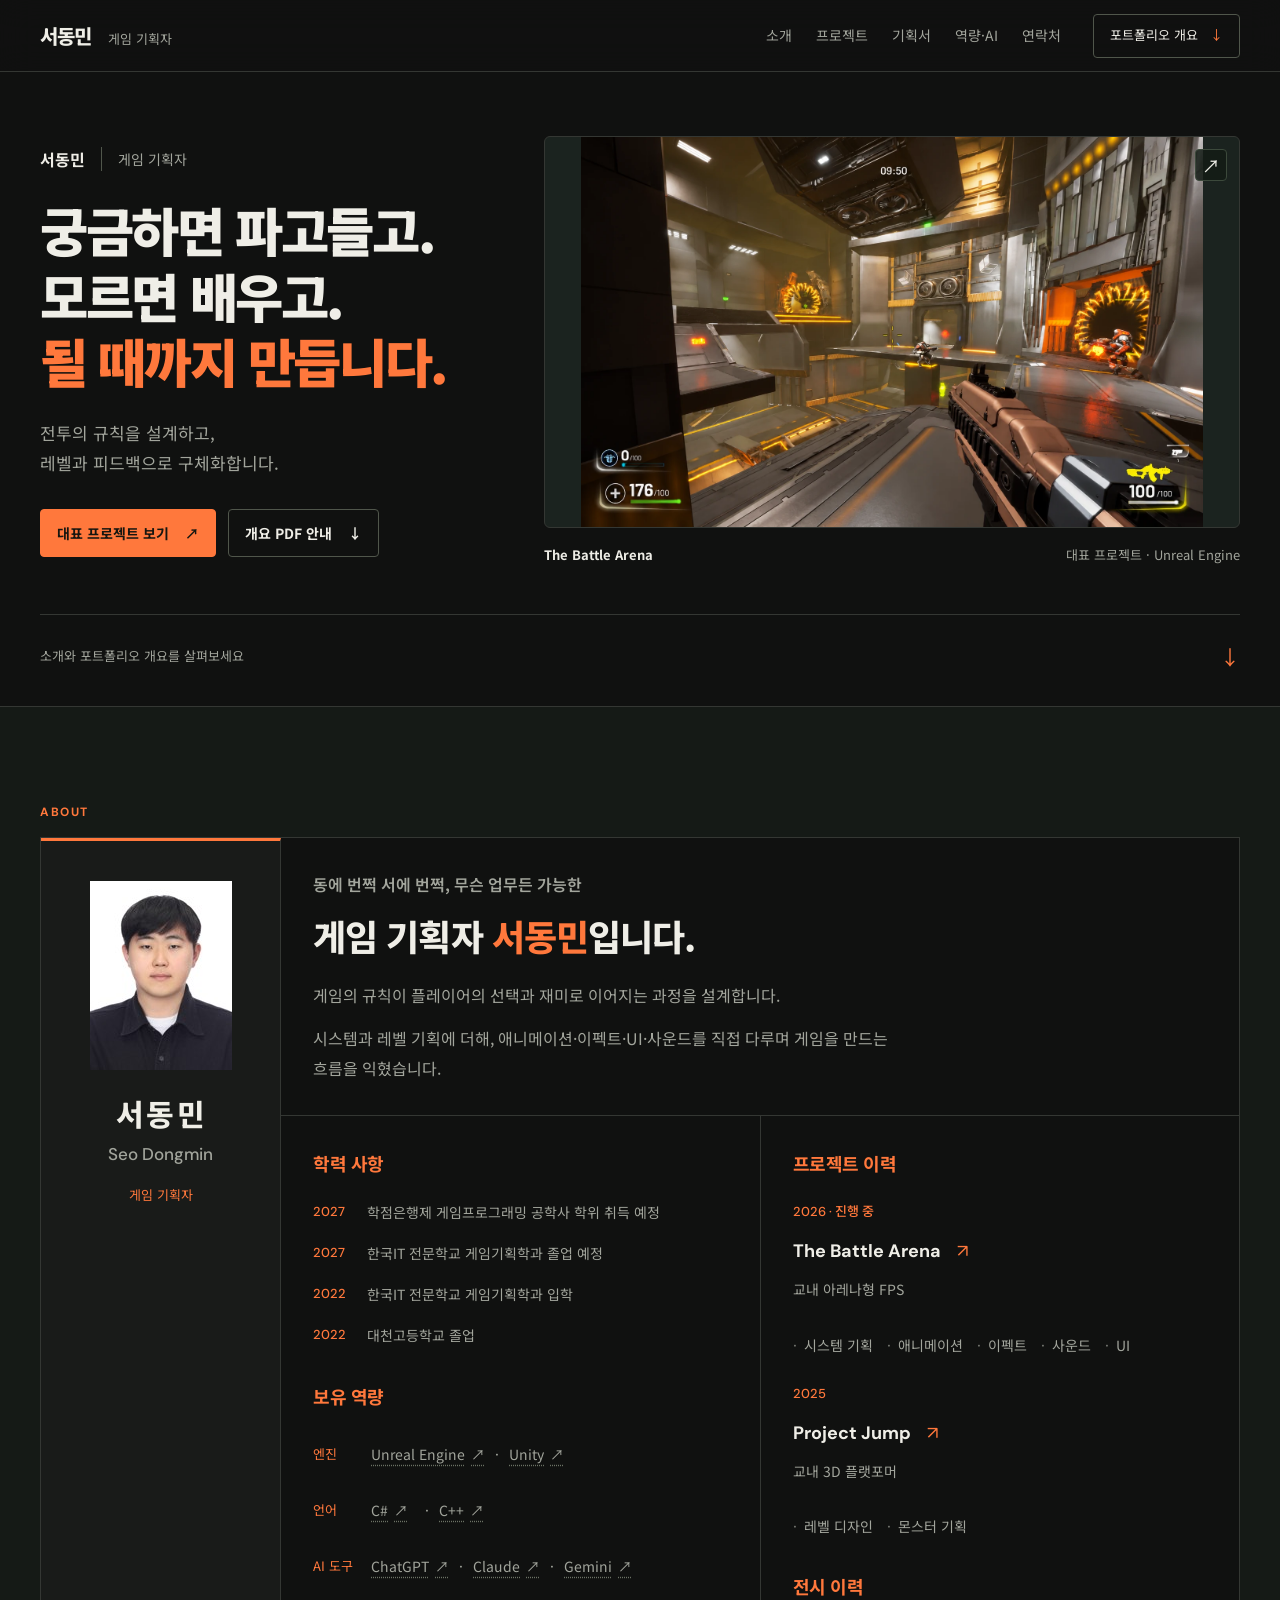
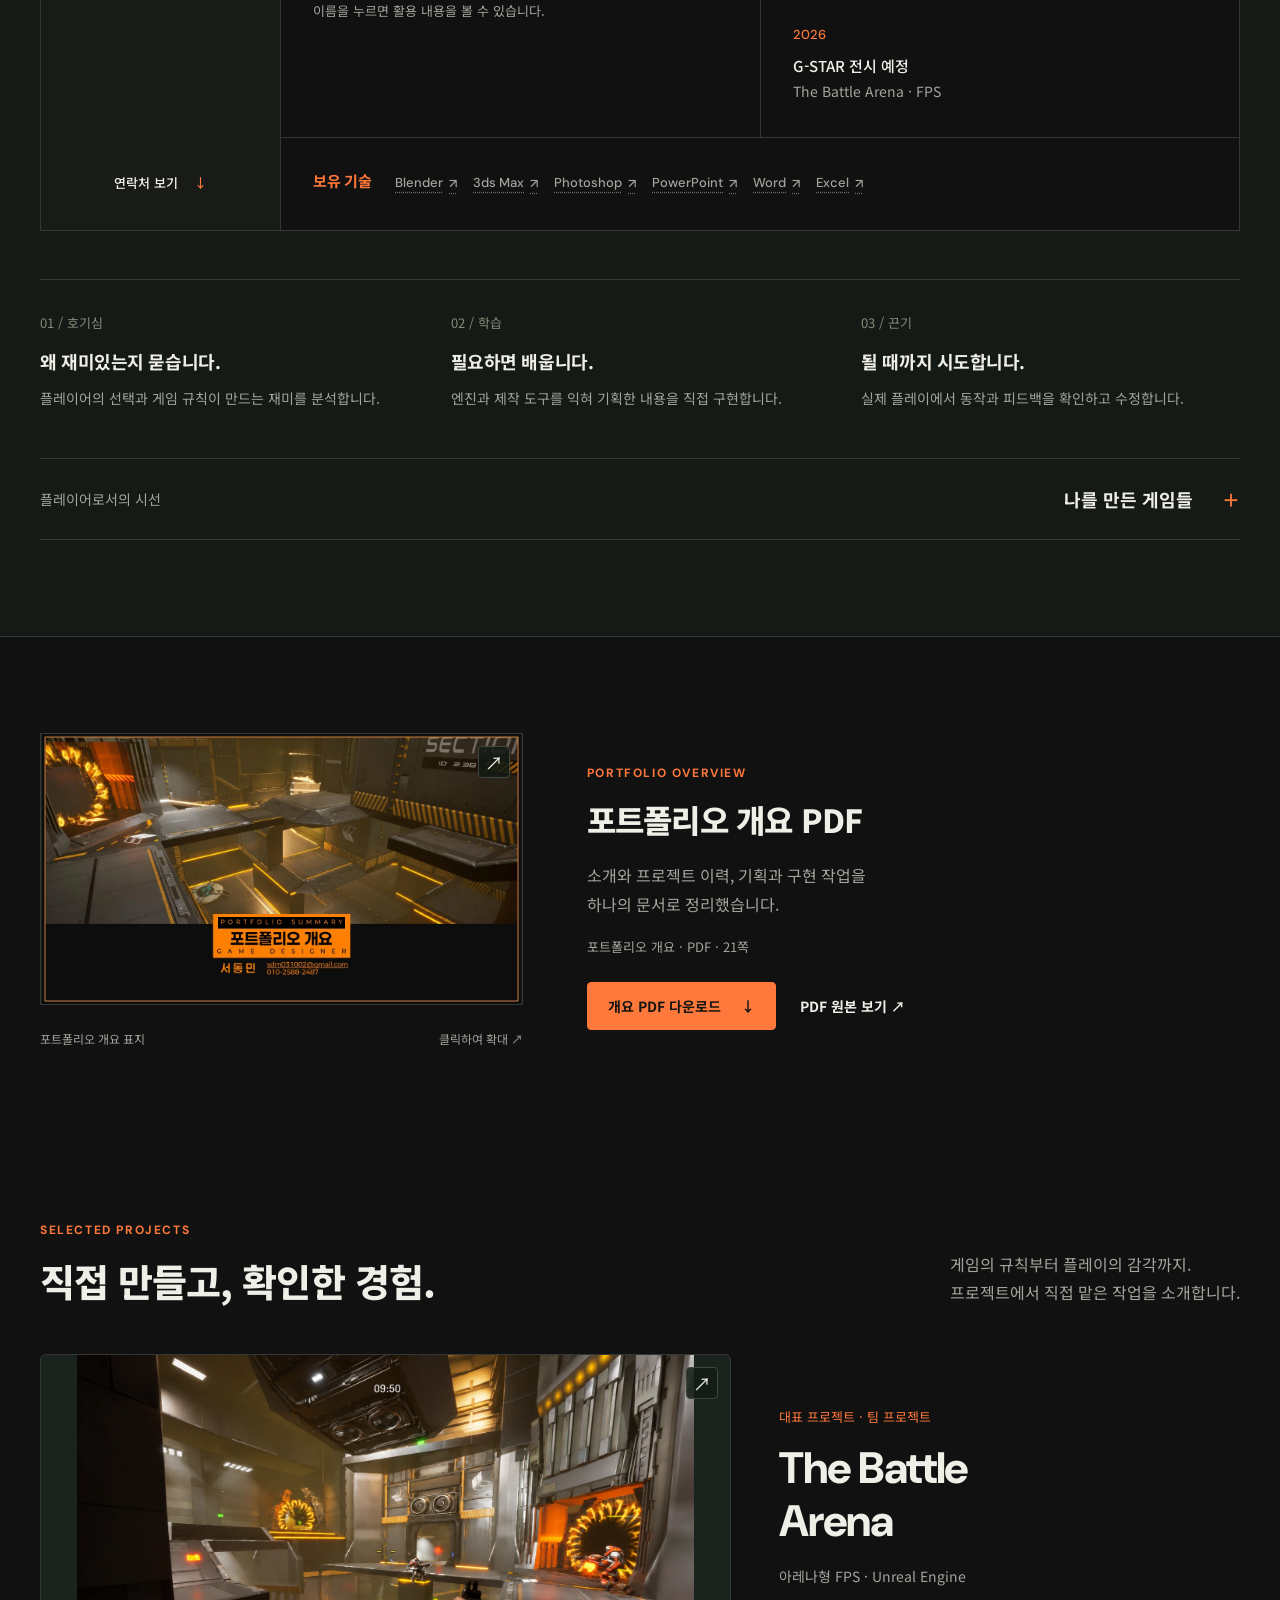
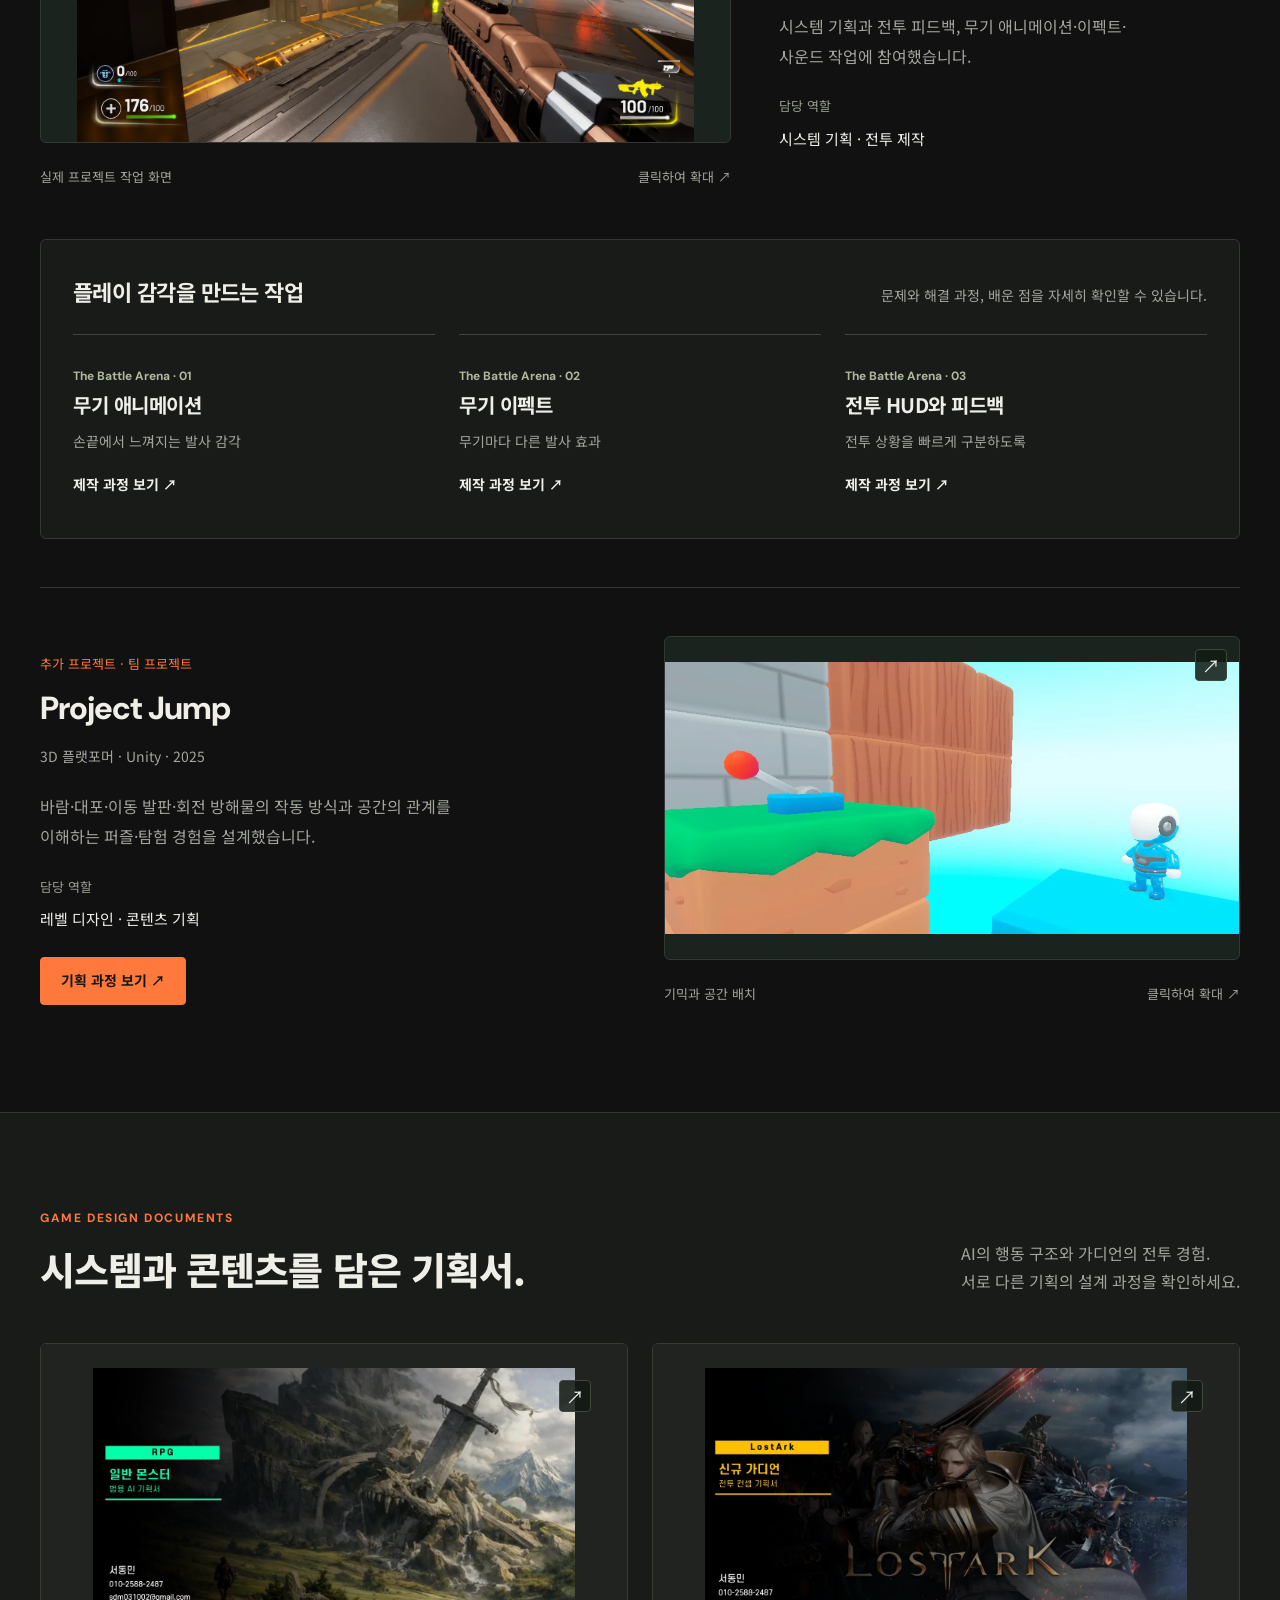
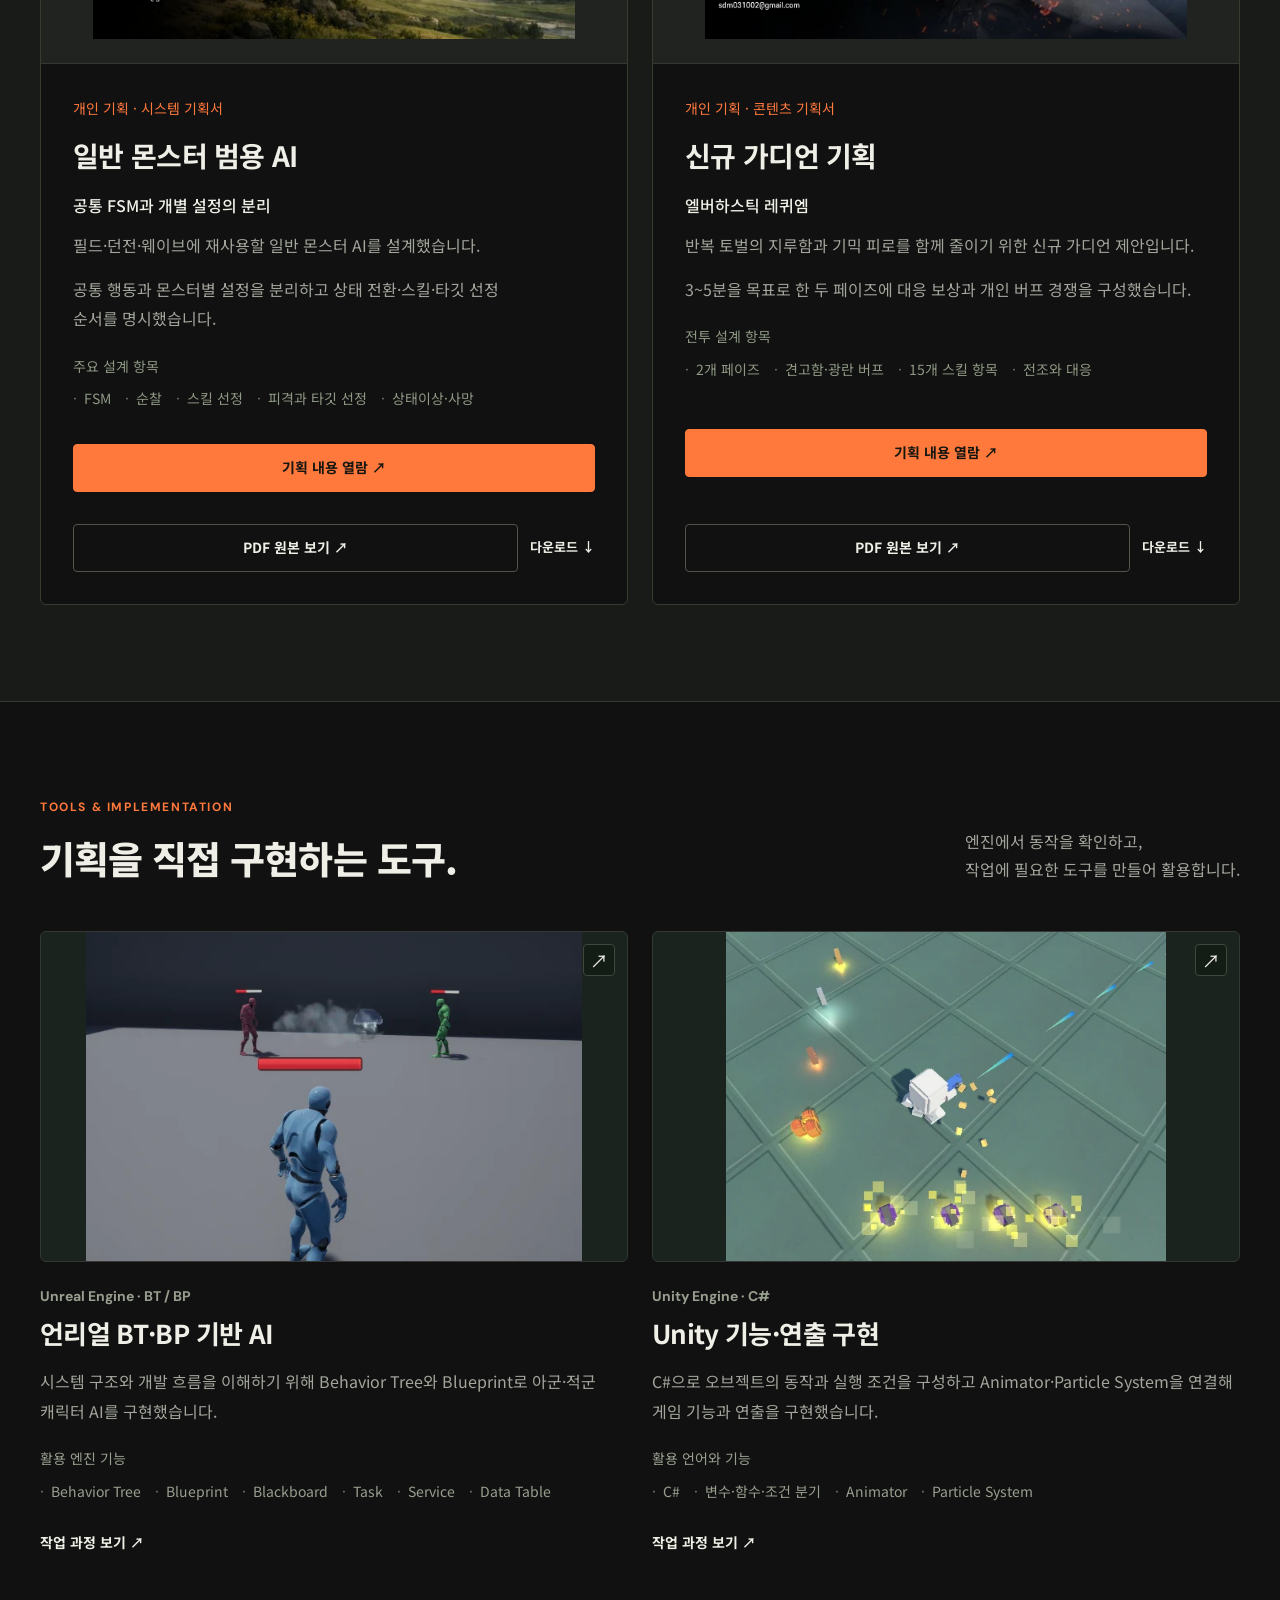
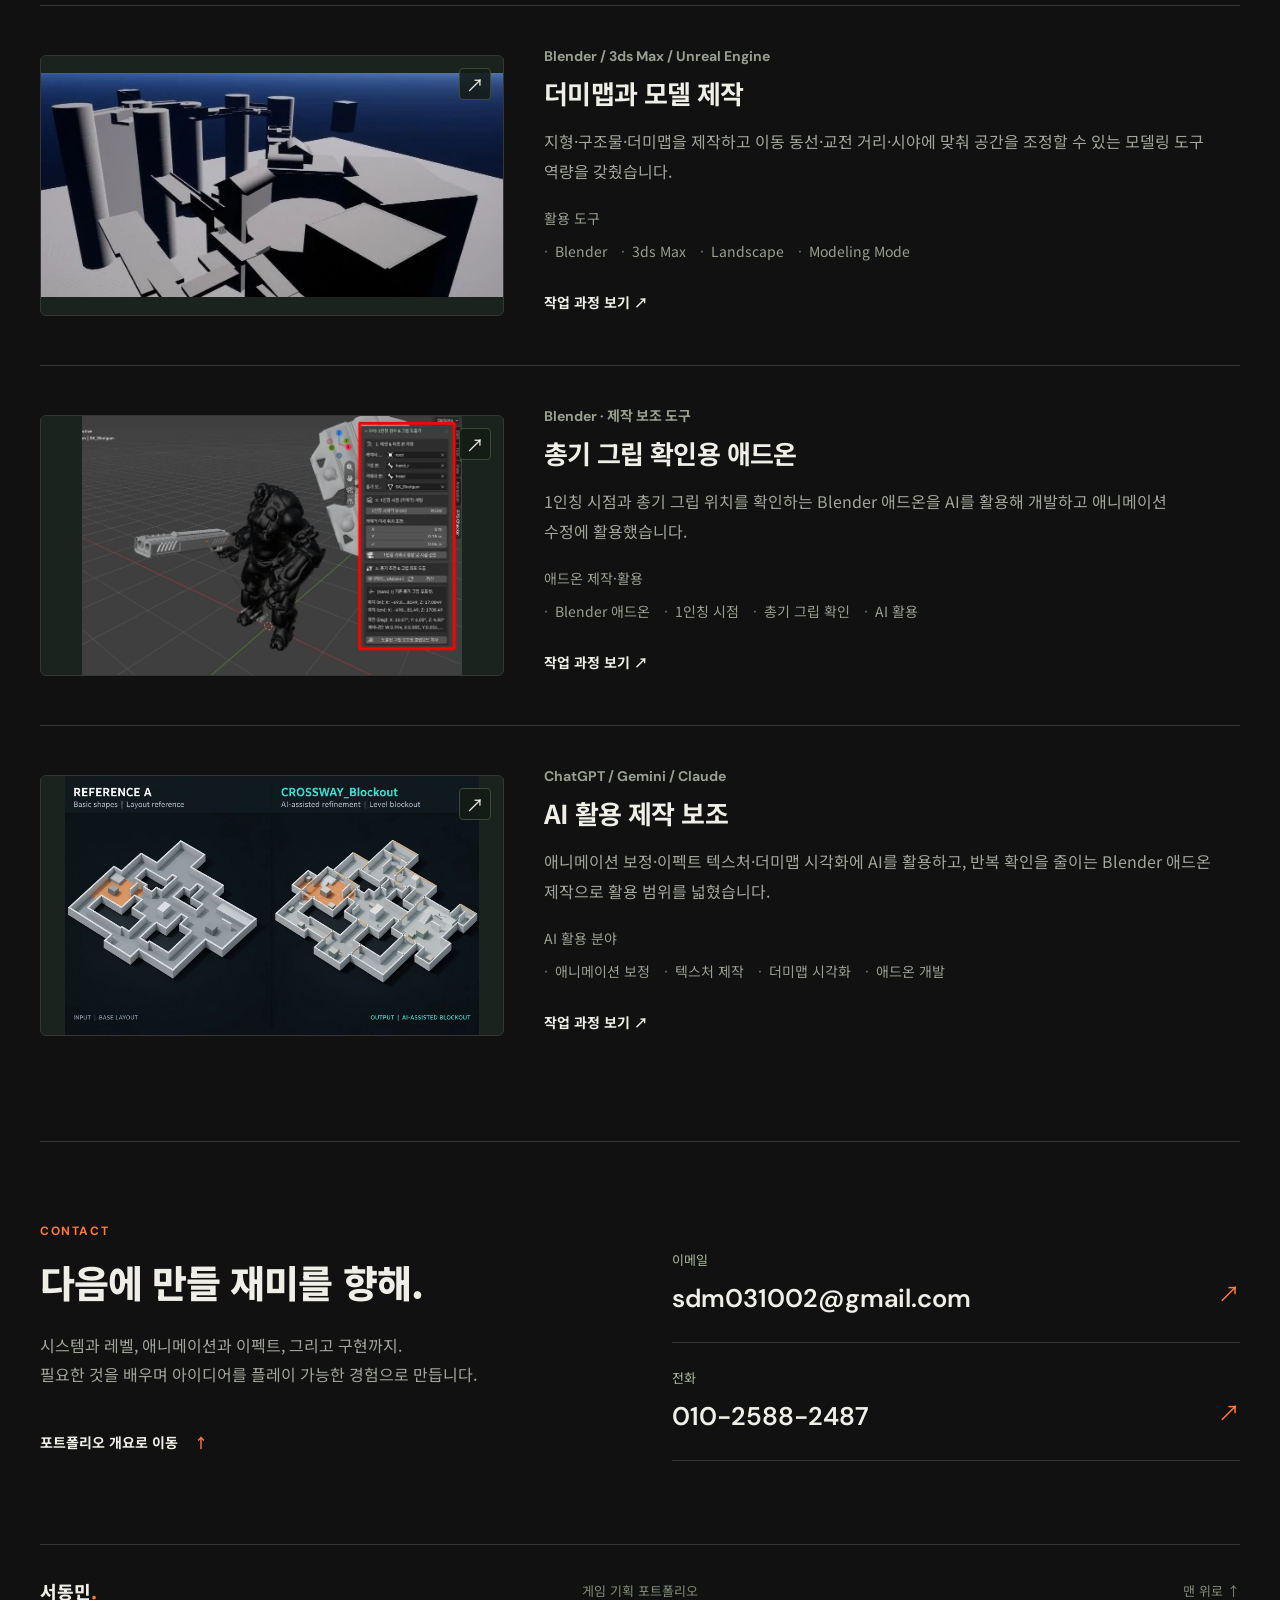
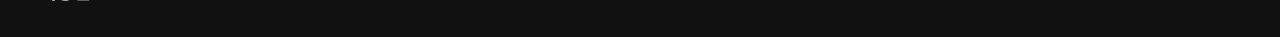
==== index.html @ 9c74a2eb "Make all image enlargement captions open their matching media" ====
<!doctype html>
<html lang="ko">
<head>
  <meta charset="utf-8">
  <meta name="viewport" content="width=device-width, initial-scale=1">
  <meta name="theme-color" content="#101110">
  <meta name="description" content="게임 기획자 서동민의 포트폴리오. The Battle Arena, Project Jump, 시스템·콘텐츠 기획서와 엔진 구현 작업을 소개합니다.">
  <title>서동민 — 게임 기획 포트폴리오</title>
  <link rel="icon" href="assets/favicon.svg" type="image/svg+xml">
  <link rel="preconnect" href="https://fonts.googleapis.com">
  <link rel="preconnect" href="https://fonts.gstatic.com" crossorigin>
  <link href="https://fonts.googleapis.com/css2?family=DM+Sans:wght@500;600;700;800&amp;family=Noto+Sans+KR:wght@400;500;600;700;800;900&amp;display=swap" rel="stylesheet">
  <link rel="stylesheet" href="styles.css?v=20261022-caption-expand">
  <script src="content.js?v=20261022-caption-expand" defer></script>
  <script src="assets.js" defer></script>
  <script src="portfolio.js?v=20261022-caption-expand" defer></script>
</head>
<body>
  <a class="skip-link" href="#main-content">본문으로 건너뛰기</a>
  <div class="scroll-progress" aria-hidden="true"><span></span></div>
  <header class="site-header">
    <nav class="wrap" aria-label="주요 메뉴">
      <a class="brand" href="#home" aria-label="서동민 포트폴리오 첫 화면"><span class="brand-name">서동민</span><span class="brand-role">게임 기획자</span></a>
      <div class="links" id="site-nav"><a href="#about">소개</a><a href="#projects">프로젝트</a><a href="#documents">기획서</a><a href="#skills">역량·AI</a><a href="#contact">연락처</a></div>
      <a class="header-download" id="header-download" href="#portfolio-overview" data-overview-link hidden>포트폴리오 개요 <span aria-hidden="true">↓</span></a>
      <button class="menu-toggle" type="button" aria-label="메뉴" aria-controls="site-nav" aria-expanded="false"><span></span><span></span></button>
    </nav>
  </header>
  <main id="main-content">
    <section class="hero wrap" id="home" aria-labelledby="hero-title">
      <div class="hero-copy">
        <p class="hero-nameplate">서동민 <span>게임 기획자</span></p>
        <h1 id="hero-title">궁금하면 파고들고.<br> 모르면 배우고.<br> <em>될 때까지 만듭니다.</em></h1>
        <p class="hero-intro">전투의 규칙을 설계하고,<br> 레벨과 피드백으로 구체화합니다.</p>
        <div class="actions"><a class="btn primary" href="#battle-arena">대표 프로젝트 보기 <span aria-hidden="true">↗</span></a><a class="btn" id="hero-download" href="#portfolio-overview" data-overview-link hidden>개요 PDF 안내 <span aria-hidden="true">↓</span></a></div>
      </div>
      <figure class="hero-figure"><div class="media-frame" id="hero-media"></div><figcaption><span>The Battle Arena</span><span>대표 프로젝트 · Unreal Engine</span></figcaption></figure>
      <a class="hero-next" href="#about"><span>소개와 포트폴리오 개요를 살펴보세요</span><span aria-hidden="true">↓</span></a>
    </section>

    <section class="about-section section" id="about" aria-labelledby="about-title">
      <div class="wrap">
        <p class="eyebrow">ABOUT</p>
        <div class="profile-board">
          <aside class="profile-identity" id="profile-identity" aria-label="프로필"></aside>
          <div class="profile-main">
            <div class="profile-heading"><p class="profile-kicker" id="profile-kicker"></p><h2 id="about-title">게임 기획자 <br> <em>서동민</em>입니다.</h2><div id="profile-summary"></div></div>
            <div class="profile-facts" id="profile-facts"></div>
            <div class="profile-tools" id="profile-tools"></div>
          </div>
        </div>
        <div class="principles" id="principles"></div>
        <details class="play-history"><summary><span>플레이어로서의 시선</span><span>나를 만든 게임들 <b aria-hidden="true">＋</b></span></summary><div class="play-history-body"><p class="history-intro">FPS와 액션 RPG에서 생존과 전략까지. 플레이한 게임과 작업에 연결한 분석 관점을 정리했습니다.</p><div class="gamegrid" id="gamegrid"></div></div></details>
      </div>
    </section>

    <section class="overview-section section wrap" id="portfolio-overview" aria-labelledby="overview-title">
      <figure class="overview-figure"><div class="media-frame" id="overview-preview"></div><figcaption>포트폴리오 개요 표지 <button type="button" class="caption-expand" data-media-caption aria-haspopup="dialog" aria-controls="image-modal">클릭하여 확대 ↗</button></figcaption></figure>
      <div class="overview-copy"><p class="eyebrow">PORTFOLIO OVERVIEW</p><h2 id="overview-title" tabindex="-1">포트폴리오 개요 PDF</h2><p>소개와 프로젝트 이력, 기획과 구현 작업을<br> 하나의 문서로 정리했습니다.</p><p class="overview-file-meta" id="overview-file-meta"></p><div class="overview-actions" id="overview-actions"></div></div>
    </section>

    <section class="projects-section section" id="projects" aria-labelledby="projects-title">
      <div class="wrap">
        <div class="section-heading"><div><p class="eyebrow">SELECTED PROJECTS</p><h2 id="projects-title">직접 만들고, 확인한 경험.</h2></div><p class="section-intro">게임의 규칙부터 플레이의 감각까지.<br> 프로젝트에서 직접 맡은 작업을 소개합니다.</p></div>
        <article class="featured-project" id="battle-arena" aria-labelledby="battle-title">
          <div class="featured-layout">
            <figure class="project-figure"><div class="media-frame" id="featured-media"></div><figcaption>실제 프로젝트 작업 화면 <button type="button" class="caption-expand" data-media-caption aria-haspopup="dialog" aria-controls="image-modal">클릭하여 확대 ↗</button></figcaption></figure>
            <div class="project-copy"><span class="tag">대표 프로젝트 · 팀 프로젝트</span><h3 id="battle-title">The Battle<br class="desktop-break"> Arena</h3><p class="project-type">아레나형 FPS · Unreal Engine</p><p>시스템 기획과 전투 피드백, 무기 애니메이션·이펙트·사운드 작업에 참여했습니다.</p><dl class="role-list"><div><dt>담당 역할</dt><dd>시스템 기획 · 전투 제작</dd></div></dl></div>
          </div>
          <div class="contribution-block" id="battle-contributions"><div class="subsection-heading"><h4>플레이 감각을 만드는 작업</h4><p>문제와 해결 과정, 배운 점을 자세히 확인할 수 있습니다.</p></div><div class="task-grid" id="battle-tasks"></div></div>
        </article>
        <article class="secondary-project" id="project-jump" aria-labelledby="jump-title">
          <div class="project-copy"><span class="tag">추가 프로젝트 · 팀 프로젝트</span><h3 id="jump-title">Project Jump</h3><p class="project-type">3D 플랫포머 · Unity · 2025</p><p>바람·대포·이동 발판·회전 방해물의 작동 방식과 공간의 관계를 이해하는 퍼즐·탐험 경험을 설계했습니다.</p><dl class="role-list"><div><dt>담당 역할</dt><dd>레벨 디자인 · 콘텐츠 기획</dd></div></dl><div class="actions" id="jump-actions"></div></div>
          <figure class="project-figure"><div class="media-frame" id="jump-media"></div><figcaption>기믹과 공간 배치 <button type="button" class="caption-expand" data-media-caption aria-haspopup="dialog" aria-controls="image-modal">클릭하여 확대 ↗</button></figcaption></figure>
        </article>
      </div>
    </section>

    <section class="documents-section section" id="documents" aria-labelledby="documents-title"><div class="wrap"><div class="section-heading"><div><p class="eyebrow">GAME DESIGN DOCUMENTS</p><h2 id="documents-title">시스템과 콘텐츠를 담은 기획서.</h2></div><p class="section-intro">AI의 행동 구조와 가디언의 전투 경험.<br> 서로 다른 기획의 설계 과정을 확인하세요.</p></div><div class="document-grid" id="document-grid"></div></div></section>

    <section class="skills-section section wrap" id="skills" aria-labelledby="skills-title"><div class="section-heading"><div><p class="eyebrow">TOOLS & IMPLEMENTATION</p><h2 id="skills-title">기획을 직접 구현하는 도구.</h2></div><p class="section-intro">엔진에서 동작을 확인하고,<br> 작업에 필요한 도구를 만들어 활용합니다.</p></div><div class="skills-grid" id="skills-grid"></div></section>

    <section class="contact-section section wrap" id="contact" aria-labelledby="contact-title"><div class="contact-layout"><div><p class="eyebrow">CONTACT</p><h2 id="contact-title">다음에 만들 재미를 향해.</h2><p>시스템과 레벨, 애니메이션과 이펙트, 그리고 구현까지.<br> 필요한 것을 배우며 아이디어를 플레이 가능한 경험으로 만듭니다.</p><a class="text-link" id="footer-download" href="#portfolio-overview" data-overview-link hidden>포트폴리오 개요로 이동 <span aria-hidden="true">↑</span></a></div><div class="contact-links" id="contact-links"></div></div></section>
  </main>
  <footer class="wrap"><a href="#home" class="footer-name">서동민<span>.</span></a><p>게임 기획 포트폴리오</p><a href="#home">맨 위로 ↑</a></footer>

  <dialog id="modal" aria-labelledby="modal-title"><div class="modal-shell"><div class="modal-bar"><h2 id="modal-title" tabindex="-1">작업 상세</h2><button class="modal-close" type="button" aria-label="작업 상세 닫기">닫기 <span aria-hidden="true">×</span></button></div><div id="modal-body" class="modal-body"></div></div></dialog>
  <dialog id="image-modal" aria-labelledby="image-title"><div class="modal-bar"><h2 id="image-title">작업 이미지</h2><button class="image-close" type="button" aria-label="이미지 닫기">닫기 <span aria-hidden="true">×</span></button></div><div class="lightbox-content"><img id="lightbox-image" alt=""><a id="image-original" class="text-link" target="_blank" rel="noopener noreferrer">원본 파일 열기 ↗</a></div></dialog>
</body>
</html>
---- styles.css ----
:root {
  color-scheme: dark;
  --bg: #101110;
  --panel: #191b19;
  --line: #343733;
  --ink: #efeee7;
  --muted: #a2a59c;
  --accent: #ff783c;
  --font: 'Noto Sans KR', 'Malgun Gothic', sans-serif;
  --head: 'DM Sans', 'Noto Sans KR', sans-serif;
  --width: 1240px;
}
* { box-sizing: border-box; }
html { scroll-behavior: smooth; scroll-padding-top: 96px; }
body { margin: 0; background: var(--bg); color: var(--ink); font-family: var(--font); font-size: 16px; line-height: 1.75; -webkit-font-smoothing: antialiased; }
body.modal-open { overflow: hidden; }
h1, h2, h3, h4, p, figure, dl, dd { margin: 0; }
p, dd, li { word-break: keep-all; overflow-wrap: break-word; }
button, a { overflow-wrap: anywhere; }
button { font: inherit; cursor: pointer; }
button, a, summary { -webkit-tap-highlight-color: transparent; }
a { color: inherit; text-decoration: none; }
img, video { display: block; width: 100%; max-width: 100%; }
img { height: auto; }
button { border-radius: 4px; }
[hidden] { display: none !important; }
::selection { color: var(--bg); background: var(--accent); }
:focus-visible { outline: 2px solid var(--accent); outline-offset: 5px; }
.wrap { width: min(var(--width), calc(100% - 80px)); margin-inline: auto; }
.section { padding-block: 96px; }
.skip-link { position: fixed; top: -100px; left: 16px; z-index: 500; padding: 8px 16px; background: var(--accent); color: var(--bg); }
.skip-link:focus { top: 8px; }
.scroll-progress { position: fixed; inset: 0 0 auto; height: 2px; z-index: 200; pointer-events: none; }
.scroll-progress span { display: block; width: 100%; height: 100%; background: var(--accent); transform: scaleX(0); transform-origin: left; }
.site-header { position: sticky; top: 0; z-index: 100; height: 72px; background: #101110ef; border-bottom: 1px solid var(--line); backdrop-filter: blur(16px); }
nav.wrap { display: flex; align-items: center; gap: 32px; height: 100%; }
.brand { display: flex; align-items: baseline; gap: 16px; flex-shrink: 0; }
.brand-name { font-weight: 800; font-size: 20px; letter-spacing: -.8px; }
.brand-role { color: var(--muted); font-size: 13px; }
nav .links { margin-left: auto; display: flex; gap: 24px; }
nav .links a { display: inline-flex; align-items: center; min-height: 44px; font-size: 14px; color: var(--muted); white-space: nowrap; transition: color .18s; }
nav .links a:hover, nav .links a.active { color: var(--accent); }
.header-download { display: inline-flex; min-height: 44px; gap: 12px; align-items: center; color: var(--ink); border: 1px solid #50564b; border-radius: 4px; padding: 8px 16px; font-size: 13px; white-space: nowrap; }
.header-download:hover { border-color: var(--accent); }
.header-download span { color: var(--accent); }
.menu-toggle { display: none; }
.eyebrow { color: var(--accent); font: 700 12px/1.5 var(--head); letter-spacing: 1.6px; margin-bottom: 16px; }
h1, h2, h3, h4 { word-break: keep-all; overflow-wrap: break-word; letter-spacing: -.025em; text-wrap: balance; }
h2 { font-size: 38px; line-height: 1.35; font-weight: 800; }
.prose { line-height: 1.85; word-break: keep-all; overflow-wrap: break-word; }
.prose > p { font-size: inherit; line-height: inherit; color: inherit; text-wrap: pretty; }
.prose > p + p { margin-top: 14px; }
.work-subtitle { word-break: keep-all; overflow-wrap: break-word; }
.role-items { display: flex; flex-wrap: wrap; align-items: baseline; gap: 6px 14px; margin: 0; padding: 0; list-style: none; }
.role-items > li { position: relative; flex: 0 1 auto; max-width: 100%; min-width: 0; padding-left: 11px; font-size: inherit; line-height: 1.8; word-break: keep-all; overflow-wrap: break-word; }
.role-items > li::before { content: '·'; position: absolute; left: 0; color: currentColor; opacity: .7; }
.section-heading { display: flex; align-items: flex-end; justify-content: space-between; gap: 32px; margin-bottom: 48px; }
.section-intro { max-width: 430px; color: var(--muted); font-size: 16px; line-height: 1.75; word-break: keep-all; }
.actions { display: flex; flex-wrap: wrap; align-items: center; gap: 12px; }
.btn { display: inline-flex; align-items: center; justify-content: center; gap: 20px; min-height: 48px; max-width: 100%; padding: 12px 20px; background: transparent; color: var(--ink); border: 1px solid #50564b; border-radius: 4px; font-size: 14px; font-weight: 700; line-height: 1.5; text-align: center; transition: background .18s, border-color .18s, transform .18s; }
.btn.primary { background: var(--accent); color: #161610; border-color: var(--accent); }
.btn:hover { transform: translateY(-2px); border-color: var(--accent); background: #2a3025; }
.btn.primary:hover { background: #f9a35b; }
.text-link { display: inline-flex; align-items: center; gap: 16px; min-height: 44px; padding: 8px 0; background: none; color: var(--ink); border: 0; border-radius: 0; font-size: 14px; font-weight: 700; }
.text-link span, .text-link:hover { color: var(--accent); }

/* The opening gives the actual project more room than the introduction. */
.hero { display: grid; grid-template-columns: minmax(0, .8fr) minmax(0, 1.2fr); gap: 40px; align-items: center; padding-top: 64px; padding-bottom: 32px; }
.hero-copy { min-width: 0; }
.hero-nameplate { display: flex; align-items: center; gap: 16px; font-size: 16px; font-weight: 700; margin-bottom: 24px; }
.hero-nameplate span { color: var(--muted); font-size: 14px; font-weight: 400; padding-left: 16px; border-left: 1px solid #50564b; }
.hero h1 { font-size: clamp(44px, 4.1vw, 60px); line-height: 1.25; font-weight: 900; letter-spacing: -.045em; }
.hero h1 em { color: var(--accent); font-style: normal; }
.hero-intro { max-width: 400px; margin-top: 24px; color: var(--muted); font-size: 17px; line-height: 1.75; }
.hero .actions { margin-top: 32px; gap: 12px; }
.hero .btn { padding-inline: 16px; gap: 16px; }
.hero-figure { min-width: 0; }
.hero-figure figcaption { display: flex; justify-content: space-between; flex-wrap: wrap; gap: 8px 16px; margin-top: 16px; font-size: 13px; color: var(--muted); }
.hero-figure figcaption > span:first-child { color: var(--ink); font-weight: 700; }
.hero-next { grid-column: 1 / -1; display: flex; align-items: center; justify-content: space-between; gap: 16px; padding: 24px 0 0; margin-top: 8px; border-top: 1px solid var(--line); font-size: 13px; color: var(--muted); }
.hero-next > span:last-child { color: var(--accent); font-size: 20px; }

/* Media keeps its own color and complete frame. */
.media-frame { position: relative; width: 100%; aspect-ratio: 16 / 9; overflow: hidden; background: #1b231f; border: 1px solid var(--line); border-radius: 6px; }
.media-trigger { position: relative; display: block; width: 100%; height: auto; padding: 0; border: 0; border-radius: 0; background: transparent; text-align: left; color: var(--ink); cursor: zoom-in; }
.media-frame > .media-trigger { height: 100%; }
.media-image { width: 100%; height: 100%; object-fit: contain; }
.media-trigger img { width: 100%; height: 100%; object-fit: contain; }
.media-expand { position: absolute; right: 12px; top: 12px; display: grid; place-items: center; width: 32px; height: 32px; border-radius: 4px; background: #131b15dc; border: 1px solid #3c493b; color: #efeee7; font-size: 18px; line-height: 1; pointer-events: none; }
.media-trigger:hover .media-expand { border-color: var(--accent); color: var(--accent); }
.project-figure figcaption { display: flex; flex-wrap: wrap; justify-content: space-between; gap: 8px; margin-top: 12px; color: var(--muted); font-size: 13px; }
.project-figure figcaption span { color: #999f90; }
.caption-expand { display: inline-flex; align-items: center; min-height: 44px; padding: 0; border: 0; background: transparent; color: inherit; font: inherit; cursor: pointer; }
.caption-expand:hover, .caption-expand:focus-visible { color: var(--accent); }
.project-figure figcaption, .overview-figure figcaption { align-items: center; }
.tag { display: inline-block; margin-bottom: 16px; font-size: 13px; line-height: 1.5; color: var(--accent); }
.projects-section { padding-top: 64px; }
.featured-project { padding-bottom: 48px; }
.featured-layout { display: grid; grid-template-columns: minmax(0, 1.2fr) minmax(0, .8fr); gap: 48px; align-items: center; }
.project-copy { min-width: 0; }
.project-copy h3 { font: 800 44px/1.2 var(--head); letter-spacing: -.03em; margin-bottom: 16px; }
.project-type { color: var(--muted); font-size: 14px !important; margin-bottom: 24px; }
.project-copy > p:not(.project-type), .project-copy > .prose { color: var(--muted); font-size: 16px; line-height: 1.85; max-width: 42ch; word-break: keep-all; }
.role-list { margin-top: 24px; }
.role-list > div { display: grid; gap: 8px; }
.role-list dt { color: #999f90; font-size: 13px; }
.role-list dd { font-size: 15px; color: var(--ink); }
.project-copy > .text-link, .project-copy > .actions { margin-top: 24px; }
.subsection-heading { display: flex; justify-content: space-between; align-items: baseline; flex-wrap: wrap; gap: 16px; margin-bottom: 24px; }
.subsection-heading h4 { font-size: 22px; font-weight: 700; }
.subsection-heading p { color: var(--muted); font-size: 14px; }
.contribution-block { padding: 32px; background: var(--panel); margin-top: 40px; border: 1px solid var(--line); border-radius: 6px; }
.task-grid { display: grid; grid-template-columns: repeat(3, minmax(0, 1fr)); gap: 24px; }
.task-item { display: flex; flex-direction: column; align-items: flex-start; gap: 8px; padding-top: 24px; border-top: 1px solid #42473d; min-width: 0; }
.task-copy .eyebrow { font-size: 12px; letter-spacing: 0; margin-bottom: 8px; color: #aeb99e; }
.task-copy h4 { font-size: 20px; margin-bottom: 8px; }
.task-copy p { font-size: 14px; color: var(--muted); line-height: 1.7; }
.task-item > button { margin-top: auto; }
.secondary-project { display: grid; grid-template-columns: minmax(0, 1fr) minmax(0, 1fr); align-items: center; gap: 48px; padding-top: 48px; border-top: 1px solid var(--line); }
.secondary-project .project-copy h3 { font-size: 32px; }
.secondary-project .project-copy > p:not(.project-type), .secondary-project .project-copy > .prose { max-width: 46ch; }

/* Documents use readable covers rather than decorative crops. */
.documents-section { background: var(--panel); border-block: 1px solid var(--line); }
.document-grid { display: grid; grid-template-columns: repeat(2, minmax(0, 1fr)); gap: 24px; }
.doc-card { display: flex; flex-direction: column; min-width: 0; background: var(--bg); border: 1px solid #363c30; border-radius: 6px; overflow: hidden; }
.doc-preview { height: 320px; padding: 24px; background: #20231f; border-bottom: 1px solid var(--line); }
.doc-preview .media-trigger { width: 100%; height: 100%; }
.doc-preview img { object-fit: contain; width: 100%; height: 100%; }
.doc-content { display: flex; flex-direction: column; align-items: flex-start; flex: 1; padding: 32px; }
.doc-tag { font-size: 14px; color: var(--accent); margin-bottom: 16px; }
.doc-content h3 { font-size: 28px; line-height: 1.4; margin-bottom: 16px; }
.doc-content > p, .doc-content > .prose { font-size: 16px; line-height: 1.85; color: var(--muted); word-break: keep-all; }
.doc-content > .work-subtitle { font-size: 16px; font-weight: 500; color: var(--ink); margin-bottom: 12px; }
.doc-meta { font-size: 14px; margin-top: 20px; color: #8e9884; }
.doc-meta small { display: block; font-size: 14px; margin-bottom: 8px; }
.doc-meta span { display: block; font-size: 14px; line-height: 1.8; }
.doc-actions { display: flex; flex-wrap: wrap; gap: 12px; width: 100%; padding-top: 32px; margin-top: auto; }
.doc-actions .btn { flex: 1 1 auto; }
.doc-actions .text-link { font-size: 13px; }

/* Two engine studies followed by shorter, wider tool studies. */
.skills-grid { display: grid; grid-template-columns: repeat(2, minmax(0, 1fr)); gap: 40px 24px; }
.skill-item { display: flex; flex-direction: column; min-width: 0; }
.skill-item > figure { width: 100%; aspect-ratio: 16 / 9; overflow: hidden; background: #1b231f; border: 1px solid var(--line); border-radius: 6px; }
.skill-item > figure .media-trigger { height: 100%; }
.skill-item .skill-copy { padding-top: 24px; }
.skill-copy > .eyebrow, .skill-copy > small { display: block; font-size: 14px; color: #999f90; letter-spacing: 0; margin-bottom: 8px; }
.skill-copy h3 { font-size: 26px; line-height: 1.4; margin-bottom: 16px; }
.skill-copy > p, .skill-copy > .prose { font-size: 16px; line-height: 1.85; color: var(--muted); word-break: keep-all; }
.skill-copy .role { font-size: 14px; line-height: 1.8; color: #999f90; margin-top: 20px; }
.skill-copy .role small { display: block; margin-bottom: 8px; font-size: 14px; }
.skill-copy > button, .skill-copy > .actions { margin-top: 16px; }
.skill-item:nth-child(n+3) { grid-column: 1 / -1; display: grid; grid-template-columns: minmax(0, .8fr) minmax(0, 1.2fr); gap: 40px; align-items: center; padding-top: 40px; border-top: 1px solid var(--line); }
.skill-item:nth-child(n+3) .skill-copy { padding-top: 0; }

/* The profile follows the overview document's identity / history / tools layout. */
.about-section { background: #151a16; border-block: 1px solid var(--line); }
.profile-board { display: grid; grid-template-columns: 240px minmax(0, 1fr); border: 1px solid var(--line); background: var(--bg); }
.profile-identity { display: flex; flex-direction: column; justify-content: space-between; align-items: center; gap: 48px; padding: 40px 24px 24px; border-top: 3px solid var(--accent); border-right: 1px solid var(--line); background: var(--panel); text-align: center; }
.profile-portrait { width: 142px; height: 189px; object-fit: contain; margin: 0 auto 24px; background: #fff; }
.profile-person-name { font-size: 30px; font-weight: 800; line-height: 1.3; letter-spacing: .08em; margin-left: .08em; }
.profile-english-name { font: 500 17px/1.6 var(--head); color: var(--muted); margin-top: 8px; }
.profile-person-role { display: inline-block; color: var(--accent); font-size: 13px; margin-top: 16px; }
.profile-contact { font-size: 13px; font-weight: 500; }
.profile-main { min-width: 0; }
.profile-heading { padding: 32px; border-bottom: 1px solid var(--line); }
.profile-kicker { font-size: 16px; font-weight: 600; color: var(--muted); word-break: keep-all; margin-bottom: 12px; }
.profile-heading h2 { font-size: 36px; line-height: 1.4; }
.profile-heading h2 br { display: none; }
.profile-heading h2 em { font-style: normal; color: var(--accent); }
.profile-summary-text { max-width: 65ch; font-size: 16px; line-height: 1.85; word-break: keep-all; color: var(--muted); margin-top: 20px; }
.profile-facts { display: grid; grid-template-columns: repeat(auto-fit, minmax(min(100%, 320px), 1fr)); gap: 1px; background: var(--line); }
.profile-fact-column { min-width: 0; padding: 32px; background: var(--bg); }
.profile-group + .profile-group { margin-top: 32px; }
.profile-group h3, .profile-tools h3 { font-size: 18px; color: var(--accent); margin-bottom: 20px; }
.profile-timeline, .profile-projects { list-style: none; margin: 0; padding: 0; }
.profile-timeline { display: grid; gap: 16px; }
.profile-timeline li { display: grid; grid-template-columns: 42px minmax(0, 1fr); gap: 12px; }
.profile-timeline li > span, .profile-date { color: var(--accent); font: 500 13px/1.8 var(--head); }
.profile-timeline p, .profile-capabilities, .profile-projects p, .profile-exhibition { font-size: 14px; line-height: 1.8; color: var(--muted); word-break: keep-all; }
.profile-capabilities { display: grid; gap: 12px; }
.profile-capabilities > div { display: grid; grid-template-columns: 46px minmax(0, 1fr); gap: 12px; }
.profile-capabilities dt { align-self: center; color: var(--accent); font-size: 13px; }
.capability-list { display: flex; flex-wrap: wrap; align-items: center; gap: 0 10px; padding: 0; margin: 0; list-style: none; }
.capability-list > li { display: inline-flex; align-items: center; gap: 10px; min-width: 0; }
.capability-list > li + li::before { content: '·'; color: var(--muted); }
.capability-button { display: inline-flex; align-items: center; min-width: 44px; min-height: 44px; max-width: 100%; padding: 6px 0; border: 0; background: transparent; color: var(--muted); font: inherit; line-height: 1.6; text-align: left; text-decoration: underline dotted; text-decoration-color: #6c7265; text-underline-offset: 5px; cursor: pointer; transition: color .15s, text-decoration-color .15s; }
.capability-button:hover, .capability-button:focus-visible { color: var(--accent); text-decoration-color: var(--accent); }
.capability-button { gap: 6px; }
.capability-arrow { display: inline-block; flex-shrink: 0; color: inherit; font-size: 1em; line-height: 1; }
.capability-hint { margin-top: 12px; color: var(--muted); font-size: 13px; line-height: 1.7; word-break: keep-all; }
.profile-projects li + li { margin-top: 24px; }
.profile-date { display: block; margin-bottom: 6px; }
.profile-project-name { display: inline-flex; align-items: center; gap: 16px; min-height: 44px; font: 700 18px/1.5 var(--head); margin-bottom: 4px; }
.profile-project-name span { color: var(--accent); font-weight: 400; }
.profile-project-name:hover { color: var(--accent); }
.profile-projects p + p { margin-top: 4px; }
.profile-role-items { margin-top: 6px; font-size: 14px; line-height: 1.8; color: var(--muted); }
.profile-exhibition strong { display: block; font-size: 15px; color: var(--ink); font-weight: 500; }
.profile-tools { display: flex; align-items: baseline; flex-wrap: wrap; gap: 16px 24px; padding: 24px 32px; border-top: 1px solid var(--line); }
.profile-tools h3 { font-size: 15px; margin: 0; }
.profile-tools ul { display: flex; flex-wrap: wrap; gap: 8px 16px; padding: 0; margin: 0; list-style: none; font: 500 13px/1.7 var(--head); color: var(--muted); }
.principles { display: grid; grid-template-columns: repeat(3, minmax(0, 1fr)); gap: 32px; border-top: 1px solid var(--line); padding-top: 32px; margin-top: 48px; }
.principle > span, .principle > small { display: block; color: #838b79; font-size: 13px; margin-bottom: 12px; }
.principle b, .principle h3 { display: block; font-size: 18px; font-weight: 700; margin-bottom: 8px; letter-spacing: -.025em; }
.principle p { font-size: 14px; color: var(--muted); line-height: 1.75; word-break: keep-all; }
.play-history { margin-top: 48px; border-top: 1px solid var(--line); border-bottom: 1px solid var(--line); }
.play-history > summary { display: flex; align-items: center; justify-content: space-between; flex-wrap: wrap; gap: 16px; min-height: 80px; padding: 16px 0; cursor: pointer; list-style: none; }
.play-history > summary::-webkit-details-marker { display: none; }
.play-history > summary > span:first-child { color: var(--muted); font-size: 14px; }
.play-history > summary > span:last-child { font-size: 18px; font-weight: 700; }
.play-history > summary b { color: var(--accent); margin-left: 24px; display: inline-block; }
.play-history[open] > summary b { transform: rotate(45deg); }
.play-history-body { padding: 16px 0 32px; }
.history-intro { font-size: 16px; color: var(--muted); margin-bottom: 24px; max-width: 70ch; }
.gamegrid { display: grid; grid-template-columns: repeat(3, minmax(0, 1fr)); gap: 16px; }
.game { min-width: 0; border: 1px solid #363c30; border-radius: 4px; background: var(--bg); }
.game > summary { position: relative; min-height: 170px; padding: 24px; cursor: pointer; list-style: none; }
.game > summary::-webkit-details-marker { display: none; }
.game summary small { display: block; font-size: 13px; color: #a9b99a; }
.game summary strong { display: block; font-size: 22px; line-height: 1.4; margin: 12px 0; }
.game summary span { font-size: 14px; color: var(--muted); line-height: 1.6; display: block; }
.game[open] { grid-column: 1 / -1; }
.game[open] > summary { min-height: 0; border-bottom: 1px solid var(--line); }
.inside { padding: 24px; }
.draft-label { color: #a9b99a; font-size: 13px; margin-bottom: 24px; }
.game-story { display: grid; grid-template-columns: repeat(3, minmax(0, 1fr)); gap: 32px; list-style: none; padding: 0; margin: 0; }
.game-story b { font-size: 15px; }
.game-story p { font-size: 16px; color: var(--muted); line-height: 1.8; margin-top: 16px; word-break: keep-all; }

.overview-section { display: grid; grid-template-columns: minmax(0, .85fr) minmax(0, 1.15fr); gap: 64px; align-items: center; }
.overview-figure { min-width: 0; }
.overview-figure .media-frame { border-radius: 0; }
.overview-figure figcaption { display: flex; justify-content: space-between; flex-wrap: wrap; gap: 8px; margin-top: 12px; font-size: 12px; color: var(--muted); }
.overview-copy { min-width: 0; }
.overview-copy h2 { font-size: 32px; }
.overview-copy > p:not(.eyebrow) { font-size: 16px; line-height: 1.8; color: var(--muted); margin-top: 20px; word-break: keep-all; }
.overview-copy .overview-file-meta { font-size: 13px !important; margin-top: 16px !important; }
.overview-actions { display: flex; align-items: center; flex-wrap: wrap; gap: 12px 24px; margin-top: 24px; }
.contact-section { padding-block: 80px; border-top: 1px solid var(--line); }
.contact-layout { display: grid; grid-template-columns: minmax(0, 1fr) minmax(0, 1fr); gap: 64px; align-items: center; }
.contact-layout h2 { margin-bottom: 24px; }
.contact-layout p:not(.eyebrow) { font-size: 16px; line-height: 1.8; color: var(--muted); word-break: keep-all; }
.contact-layout .btn, .contact-layout > div > .text-link { margin-top: 32px; }
.contact-link { position: relative; display: block; padding: 24px 40px 24px 0; border-bottom: 1px solid #343733; }
.contact-link small { display: block; color: #a9b99a; font-size: 13px; margin-bottom: 8px; }
.contact-link strong { font: 600 clamp(20px, 2vw, 28px)/1.5 var(--head); overflow-wrap: anywhere; word-break: normal; }
.contact-link > span { position: absolute; right: 0; bottom: 30px; color: var(--accent); font-size: 22px; }
.contact-link:hover strong { color: var(--accent); }
footer.wrap { display: flex; align-items: center; justify-content: space-between; flex-wrap: wrap; gap: 24px; border-top: 1px solid var(--line); padding-block: 24px; color: #838b79; font-size: 13px; }
.footer-name { font-size: 18px; font-weight: 800; color: var(--ink); }
.footer-name span { color: var(--accent); }
footer > a:last-child { display: inline-flex; align-items: center; min-height: 44px; }

/* Fixed close controls stay outside the long, scrollable reading area. */
dialog { width: min(1120px, calc(100% - 48px)); max-width: none; max-height: calc(100dvh - 48px); padding: 0; border: 1px solid #626b56; border-radius: 8px; background: var(--bg); color: var(--ink); overflow: hidden; }
dialog::backdrop { background: #000c; backdrop-filter: blur(6px); }
.modal-shell { display: flex; flex-direction: column; max-height: calc(100dvh - 50px); }
.modal-bar { position: sticky; top: 0; z-index: 5; display: flex; align-items: center; justify-content: space-between; gap: 24px; flex: 0 0 auto; padding: 16px 24px; border-bottom: 1px solid var(--line); background: var(--panel); }
.modal-bar h2 { font-size: 20px; line-height: 1.5; }
.modal-close, .image-close { flex-shrink: 0; display: flex; align-items: center; gap: 12px; min-height: 44px; padding: 8px 16px; border: 1px solid #616b55; background: transparent; color: var(--ink); font-size: 14px; line-height: 1.3; }
.modal-close span, .image-close span { font-size: 21px; line-height: 1; }
.modal-close:hover, .image-close:hover { border-color: var(--accent); }
.modal-body { padding: 32px; overflow-y: auto; overscroll-behavior: contain; }
#modal[data-mode="capability"] { width: min(720px, calc(100% - 48px)); }
.capability-overview .eyebrow { margin-bottom: 12px; font-size: 13px; letter-spacing: 0; }
.capability-overview > p:last-child { max-width: 55ch; font-size: 18px; line-height: 1.8; word-break: keep-all; }
.capability-section { margin-top: 32px; }
.capability-section h3 { margin-bottom: 16px; font-size: 18px; }
.capability-abilities { display: grid; gap: 16px; margin: 0; padding-left: 20px; }
.capability-abilities > li { padding-left: 4px; font-size: 16px; line-height: 1.8; color: var(--muted); word-break: keep-all; }
.capability-abilities > li::marker { color: var(--accent); }
.capability-related { border-top: 1px solid var(--line); padding-top: 24px; }
.capability-work-links { display: grid; gap: 8px; }
.capability-work-link { display: flex; align-items: center; justify-content: space-between; gap: 16px; width: 100%; min-height: 48px; padding: 12px 16px; border: 1px solid var(--line); background: var(--panel); color: var(--ink); font: inherit; font-size: 14px; line-height: 1.6; text-align: left; cursor: pointer; transition: border-color .15s; }
.capability-work-link > span:first-child { min-width: 0; word-break: keep-all; }
.capability-work-link > span:last-child { color: var(--accent); }
.capability-work-link:hover { border-color: var(--accent); }
.work-modal-heading { margin-bottom: 32px; }
.work-modal-heading .eyebrow { letter-spacing: 0; font-size: 13px; }
.work-modal-heading h3 { font-size: 28px; margin-bottom: 16px; }
.work-modal-heading p, .work-modal-heading > .prose { max-width: 680px; color: var(--muted); font-size: 16px; line-height: 1.85; }
.work-modal-heading .work-subtitle { color: var(--ink); font-size: 18px; margin-bottom: 12px; }
.work-modal-heading .role { display: grid; gap: 8px; margin-top: 24px; padding-left: 16px; border-left: 2px solid var(--line); color: var(--muted); font-size: 15px; }
.work-modal-heading .role small { display: block; font-size: 14px; color: #999f90; }
.modal-summary-grid { display: grid; grid-template-columns: repeat(3, minmax(0, 1fr)); gap: 24px; padding: 24px; background: var(--panel); border: 1px solid var(--line); border-radius: 4px; }
.modal-summary-card { min-width: 0; }
.modal-summary-card small { display: block; color: var(--accent); font-size: 13px; margin-bottom: 12px; }
.modal-summary-card strong { display: block; font-size: 17px; margin-bottom: 12px; word-break: keep-all; overflow-wrap: break-word; }
.modal-summary-card p { font-size: 15px; line-height: 1.75; color: var(--muted); word-break: keep-all; }
.detail-sections { margin-top: 40px; }
.detail-section { border-top: 1px solid var(--line); padding-top: 32px; margin-top: 32px; scroll-margin-top: 16px; }
.detail-section h3 { font-size: 24px; margin-bottom: 24px; }
.detail-section h4 { font-size: 19px; line-height: 1.5; margin-bottom: 12px; }
.detail-section p, .detail-section li { max-width: 680px; font-size: 16px; line-height: 1.85; color: #c8cec0; word-break: keep-all; }
.detail-section p + p { margin-top: 24px; }
.detail-section ul { padding-left: 24px; }
.detail-section li + li { margin-top: 16px; }
.detail-content { width: 100%; max-width: 680px; }
.detail-content > .prose + .prose { margin-top: 26px; }
.detail-section .prose > p + p { margin-top: 14px; }
.detail-group + .detail-group { margin-top: 28px; }
.detail-group h4 { font-size: 19px; font-weight: 700; line-height: 1.5; margin: 0 0 12px; }
.detail-group-body { max-width: 680px; }
.detail-group-body > .prose + .prose { margin-top: 20px; }
.detail-section .detail-group-list { margin: 0; padding-left: 20px; list-style: disc; }
.detail-section .detail-group-list > li { padding-left: 3px; }
.detail-section .detail-group-list > li + li { margin-top: 12px; }
.detail-section .check { max-width: 100%; border-left: 2px solid var(--accent); padding: 12px 16px; margin-top: 24px; background: var(--panel); font-size: 14px; color: var(--muted); }
.detail-check { border-left: 2px solid var(--accent); padding: 16px; margin-top: 24px; background: var(--panel); }
.detail-check small { display: block; color: var(--muted); font-size: 14px; margin-bottom: 8px; }
.detail-check p { font-size: 14px; }
.detail-check .check-items { display: grid; gap: 8px; list-style: none; margin: 0; padding: 0; }
.detail-check .check-items > li { position: relative; padding-left: 14px; font-size: 14px; line-height: 1.8; }
.detail-check .check-items > li + li { margin-top: 0; }
.detail-check .check-items > li::before { content: '·'; position: absolute; left: 0; color: currentColor; opacity: .7; }
.evidence-gallery { display: grid; grid-template-columns: repeat(2, minmax(0, 1fr)); gap: 24px; margin-top: 32px; }
/* Keep caption height in the grid flow; a 100% media height would consume it. */
.evidence-gallery > figure { display: grid; grid-template-rows: auto auto; align-content: start; gap: 12px; min-width: 0; }
.evidence-gallery .media-trigger { height: auto; min-height: 0; aspect-ratio: 16 / 10; overflow: hidden; background: #1b231f; border: 1px solid var(--line); }
.evidence-gallery .media-trigger img { position: absolute; inset: 0; object-fit: contain; }
.evidence-caption { margin-top: 0; font-size: 13px; line-height: 1.7; color: var(--muted); overflow-wrap: anywhere; }
.modal-source { border-top: 1px solid var(--line); margin-top: 32px; padding-top: 24px; color: #838b79; font-size: 13px; }
.modal-action-links { display: flex; flex-wrap: wrap; gap: 12px; margin-top: 24px; }
#image-modal { width: min(1440px, calc(100% - 32px)); }
#image-modal[open] { display: flex; flex-direction: column; }
.lightbox-content { display: flex; align-items: center; flex-direction: column; gap: 16px; padding: 24px; max-height: calc(100dvh - 142px); overflow: auto; overscroll-behavior: contain; }
#image-modal .lightbox-content { flex: 1; min-height: 0; max-height: none; }
#lightbox-image { width: auto; height: auto; max-width: 100%; max-height: calc(100dvh - 230px); object-fit: contain; }
#lightbox-image { flex-shrink: 0; }
#image-original { flex-shrink: 0; }
.video-player { display: block; width: 100%; max-height: calc(100dvh - 220px); background: #000; }

@media (max-width: 1180px) {
  nav.wrap { gap: 24px; }
  nav .links { gap: 20px; }
  .brand { gap: 12px; }
  .brand-role { display: none; }
  .hero { gap: 32px; }
  .hero h1 { font-size: 48px; }
  .hero .actions { gap: 8px; }
  .hero .btn { font-size: 13px; gap: 12px; padding-inline: 13px; }
  .featured-layout, .secondary-project { gap: 32px; }
  .project-copy h3 { font-size: 38px; }
  .section-heading { align-items: flex-start; }
  h2 { font-size: 34px; }
  .section-intro { max-width: 350px; }
}
@media (max-width: 1024px) {
  .wrap { width: calc(100% - 64px); }
  .section { padding-block: 80px; }
  .hero { padding-top: 48px; gap: 24px; }
  .hero h1 { font-size: 42px; }
  .hero-intro { font-size: 16px; }
  .hero .actions { flex-direction: column; align-items: flex-start; margin-top: 24px; }
  .hero .btn { min-height: 44px; }
  .hero-figure figcaption { font-size: 13px; }
  .hero-figure figcaption > span { width: 100%; }
  .header-download { font-size: 12px; padding-inline: 12px; }
  nav .links { gap: 16px; }
  nav .links a { font-size: 13px; }
  .project-copy h3 { font-size: 34px; }
  .contribution-block { padding: 24px; }
  .task-grid { gap: 20px; }
  .task-copy h4 { font-size: 18px; }
  .subsection-heading p { font-size: 13px; }
  .section-intro { max-width: 315px; font-size: 15px; }
  .doc-preview { height: 280px; padding: 24px 16px; }
  .doc-content { padding: 24px; }
  .doc-content h3 { font-size: 26px; }
  .skill-item:nth-child(n+3) { gap: 32px; }
  .profile-board { grid-template-columns: 200px minmax(0, 1fr); }
  .profile-identity { padding-inline: 20px; }
  .profile-heading, .profile-fact-column { padding: 24px; }
  .profile-heading h2 { font-size: 32px; }
  .profile-tools { padding: 24px; }
  .profile-timeline li { grid-template-columns: 1fr; gap: 4px; }
  .profile-capabilities > div { grid-template-columns: 1fr; gap: 2px; }
  .overview-section { gap: 40px; }
  .contact-layout { gap: 40px; }
}
@media (max-width: 768px) {
  html { scroll-padding-top: 88px; }
  .site-header { height: 64px; }
  nav.wrap { gap: 16px; }
  .brand-role { display: inline; }
  .header-download { margin-left: auto; }
  .menu-toggle { display: flex; align-items: center; justify-content: center; flex-direction: column; gap: 6px; width: 44px; height: 44px; padding: 10px; border: 0; background: transparent; }
  .menu-toggle span { display: block; width: 22px; height: 2px; background: var(--ink); transition: transform .18s; }
  .menu-toggle[aria-expanded='true'] span:first-child { transform: translateY(4px) rotate(45deg); }
  .menu-toggle[aria-expanded='true'] span:last-child { transform: translateY(-4px) rotate(-45deg); }
  nav .links { display: none; position: absolute; top: 64px; left: 0; right: 0; padding: 16px 32px 24px; margin: 0; background: #191b19; border-bottom: 1px solid #42473d; box-shadow: 0 16px 32px #0006; }
  nav .links.is-open { display: flex; flex-direction: column; gap: 0; }
  nav .links a { padding: 12px 0; min-height: 48px; font-size: 16px; border-bottom: 1px solid var(--line); }
  .hero { grid-template-columns: 1fr; gap: 32px; padding-top: 40px; }
  .hero h1 { font-size: clamp(36px, 6.4vw, 48px); }
  .hero-copy .actions { flex-direction: row; margin-top: 24px; gap: 12px; }
  .hero .btn { padding-inline: 20px; font-size: 14px; min-height: 48px; }
  .hero-nameplate { margin-bottom: 24px; }
  .hero-intro { margin-top: 24px; }
  .hero-figure figcaption > span { width: auto; }
  .hero-next { margin-top: 0; padding-top: 24px; }
  .section-heading { display: block; margin-bottom: 32px; }
  .section-intro { margin-top: 20px; max-width: 100%; font-size: 16px; }
  .projects-section { padding-top: 48px; }
  .featured-layout { display: flex; flex-direction: column; gap: 32px; }
  .featured-layout .project-copy { order: -1; width: 100%; }
  .project-figure { width: 100%; }
  .project-copy h3 { font-size: 32px; }
  .desktop-break { display: none; }
  .project-type { margin-bottom: 16px; }
  .project-copy > p:not(.project-type), .project-copy > .prose { max-width: 64ch; }
  .project-copy > .text-link { margin-top: 16px; }
  .contribution-block { margin-top: 32px; }
  .task-grid { grid-template-columns: 1fr; gap: 0; }
  .task-item { display: flex; flex-direction: row; align-items: center; justify-content: space-between; flex-wrap: wrap; gap: 16px; padding-block: 24px; }
  .task-item:last-child { padding-bottom: 0; }
  .task-copy .eyebrow { font-size: 13px; }
  .task-copy h4 { font-size: 20px; }
  .task-item > button { margin-top: 0; }
  .secondary-project { grid-template-columns: 1fr; gap: 32px; }
  .document-grid { grid-template-columns: 1fr; gap: 24px; }
  .doc-preview { height: 240px; padding: 16px; }
  .doc-content { padding: 24px 20px; }
  .doc-content h3 { font-size: 24px; }
  .doc-actions { gap: 8px; }
  .doc-actions .btn { width: 100%; }
  .skills-grid { grid-template-columns: 1fr; gap: 32px; }
  .skill-copy h3 { font-size: 24px; }
  .skill-item:nth-child(n+3) { display: flex; flex-direction: column; align-items: stretch; gap: 24px; padding-top: 32px; }
  .profile-board { grid-template-columns: 1fr; }
  .profile-identity { flex-direction: row; flex-wrap: wrap; justify-content: space-between; align-items: flex-end; gap: 16px; padding: 24px; border-right: 0; border-bottom: 1px solid var(--line); text-align: left; }
  .profile-person { display: grid; grid-template-columns: 85px minmax(0, 1fr); column-gap: 24px; align-items: center; }
  .profile-portrait { grid-row: 1 / 4; width: 85px; height: 113px; margin: 0; }
  .profile-person-name { font-size: 26px; margin: 0; align-self: end; }
  .profile-english-name { font-size: 15px; margin-top: 0; }
  .profile-person-role { margin-top: 0; align-self: start; }
  .profile-timeline li { grid-template-columns: 42px minmax(0, 1fr); gap: 12px; }
  .profile-capabilities > div { grid-template-columns: 46px minmax(0, 1fr); gap: 12px; }
  .overview-section { gap: 32px; }
  .overview-copy h2 { font-size: 28px; }
  .overview-actions { gap: 8px 16px; }
  .principles { gap: 24px; }
  .principle b, .principle h3 { font-size: 17px; }
  .gamegrid { grid-template-columns: repeat(2, minmax(0, 1fr)); }
  .game-story { grid-template-columns: 1fr; gap: 24px; }
  .contact-layout { grid-template-columns: 1fr; gap: 32px; }
  .contact-links { width: 100%; }
  .contact-link strong { font-size: 26px; }
  .modal-summary-grid { grid-template-columns: 1fr; gap: 0; padding: 8px 16px; }
  .modal-summary-card { display: grid; grid-template-columns: 24px minmax(0, 1fr) 24px; align-items: center; gap: 12px; min-height: 48px; padding-block: 12px; }
  .modal-summary-card + .modal-summary-card { border-top: 1px solid var(--line); }
  .modal-summary-card small { margin: 0; }
  .modal-summary-card strong { font-size: 16px; line-height: 1.5; margin: 0; }
  .modal-summary-card p { display: none; }
  .modal-summary-card > span { text-align: right; color: var(--muted); }
}
@media (max-width: 620px) {
  .wrap { width: calc(100% - 40px); }
  .section { padding-block: 56px; }
  h2 { font-size: 30px; line-height: 1.4; }
  .eyebrow { font-size: 12px; margin-bottom: 12px; }
  .brand-name { font-size: 18px; }
  .brand-role { font-size: 12px; }
  .brand { gap: 12px; }
  .header-download { display: none; }
  .menu-toggle { margin-left: auto; }
  nav .links { padding-inline: 20px; }
  .hero { padding-top: 32px; padding-bottom: 24px; gap: 32px; }
  .hero h1 { font-size: clamp(32px, 8.6vw, 40px); line-height: 1.3; }
  .hero-nameplate { font-size: 15px; margin-bottom: 20px; gap: 12px; }
  .hero-nameplate span { font-size: 13px; padding-left: 12px; }
  .hero-intro { margin-top: 20px; font-size: 16px; }
  .hero-copy .actions { gap: 8px; }
  .hero .btn { padding: 12px 14px; font-size: 13px; gap: 12px; }
  .hero-figure figcaption { margin-top: 12px; font-size: 13px; gap: 4px; }
  .hero-figure figcaption > span { width: 100%; }
  .hero-next { font-size: 12px; padding-top: 20px; }
  .section-intro { font-size: 16px; line-height: 1.75; }
  .section-intro br { display: none; }
  .projects-section { padding-top: 40px; }
  .section-heading { margin-bottom: 32px; }
  .project-copy h3 { font-size: 32px; }
  .project-copy > p:not(.project-type), .project-copy > .prose { font-size: 16px; }
  .role-list { margin-top: 20px; }
  .role-list dd { font-size: 15px; }
  .project-figure figcaption { font-size: 12px; }
  .featured-project { padding-bottom: 32px; }
  .contribution-block { padding: 24px 20px; }
  .subsection-heading { gap: 12px; margin-bottom: 24px; }
  .subsection-heading h4 { font-size: 20px; }
  .subsection-heading p { font-size: 14px; }
  .task-item { padding-block: 20px; }
  .task-copy p { font-size: 15px; }
  .secondary-project { padding-top: 32px; }
  .document-grid, .skills-grid { grid-template-columns: 1fr; gap: 24px; }
  .doc-preview { height: 260px; padding: 20px; }
  .doc-content { padding: 24px; }
  .doc-content h3 { font-size: 26px; }
  .doc-actions .btn { width: auto; }
  .doc-actions { gap: 12px; padding-top: 24px; }
  .skill-item .skill-copy { padding-top: 20px; }
  .skill-item:nth-child(n+3) { display: flex; flex-direction: column; gap: 20px; padding-top: 32px; align-items: stretch; }
  .skill-copy h3 { font-size: 24px; }
  .skills-grid { row-gap: 40px; }
  .profile-identity { padding: 24px 20px; }
  .profile-contact { margin-left: auto; }
  .profile-heading { padding: 24px 20px; }
  .profile-kicker { font-size: 14px; max-width: 22ch; }
  .profile-heading h2 { font-size: 30px; }
  .profile-heading h2 br { display: block; }
  .profile-summary-text { font-size: 16px; }
  .profile-facts { grid-template-columns: 1fr; }
  .profile-fact-column { padding: 24px 20px; }
  .profile-timeline li, .profile-capabilities > div { grid-template-columns: 1fr; gap: 4px; }
  .profile-group h3 { font-size: 19px; }
  .profile-timeline p, .profile-capabilities, .profile-projects p, .profile-exhibition { font-size: 15px; }
  .profile-role-items { font-size: 15px; }
  .profile-tools { padding: 24px 20px; }
  .principles { grid-template-columns: 1fr; gap: 24px; margin-top: 32px; }
  .principle b, .principle h3 { font-size: 18px; }
  .principle p { font-size: 15px; }
  .play-history { margin-top: 32px; }
  .play-history > summary { gap: 8px; }
  .play-history > summary > span { width: 100%; }
  .gamegrid { grid-template-columns: 1fr; }
  .game > summary { min-height: 155px; padding: 20px; }
  .inside { padding: 20px; }
  .overview-section { grid-template-columns: 1fr; gap: 24px; }
  .overview-copy { order: -1; }
  .overview-copy h2 { font-size: 28px; }
  .overview-copy > p br { display: none; }
  .overview-actions { gap: 12px; }
  .overview-figure { max-width: 100%; }
  .contact-section { padding-block: 56px; }
  .contact-layout p:not(.eyebrow) br { display: none; }
  .contact-link strong { font-size: 22px; }
  .contact-link { padding-right: 28px; }
  footer.wrap { font-size: 12px; gap: 16px; }
  footer p { display: none; }
  dialog { width: calc(100% - 16px); max-height: calc(100dvh - 16px); border-radius: 6px; }
  #modal[data-mode="capability"] { width: calc(100% - 16px); }
  .modal-shell { max-height: calc(100dvh - 18px); }
  .modal-bar { gap: 16px; padding: 12px 16px; }
  .modal-bar h2 { font-size: 17px; }
  .modal-close, .image-close { padding: 8px 10px; gap: 8px; font-size: 13px; }
  .modal-body { padding: 24px 20px; }
  .work-modal-heading { margin-bottom: 24px; }
  .work-modal-heading h3 { font-size: 25px; }
  .modal-summary-grid { padding-inline: 16px; }
  .modal-summary-card strong { font-size: 17px; }
  .detail-sections { margin-top: 32px; }
  .detail-section { padding-top: 24px; margin-top: 24px; }
  .detail-section h3 { font-size: 24px; margin-bottom: 20px; }
  .detail-section h4 { font-size: 18px; margin-bottom: 12px; }
  .detail-section .detail-group h4 { font-size: 18px; line-height: 1.5; margin-bottom: 12px; }
  .evidence-gallery { grid-template-columns: 1fr; gap: 24px; }
  #image-modal { width: calc(100% - 16px); }
  .lightbox-content { padding: 16px; max-height: calc(100dvh - 114px); }
  #lightbox-image { max-height: calc(100dvh - 208px); }
}
@media (max-width: 360px) {
  .hero h1 { font-size: 32px; }
  .hero-copy .actions { flex-direction: column; align-items: stretch; }
  .hero .btn { min-height: 48px; }
  .brand-role { display: none; }
  h2 { font-size: 28px; }
  .doc-content { padding: 20px; }
  .doc-preview { height: 230px; padding: 16px; }
  .contact-link strong { font-size: 18px; }
  .modal-bar { gap: 8px; }
  .modal-bar h2 { font-size: 16px; }
}
@media (prefers-reduced-motion: reduce) {
  html { scroll-behavior: auto; }
  *, *::before, *::after { transition: none !important; animation: none !important; }
}
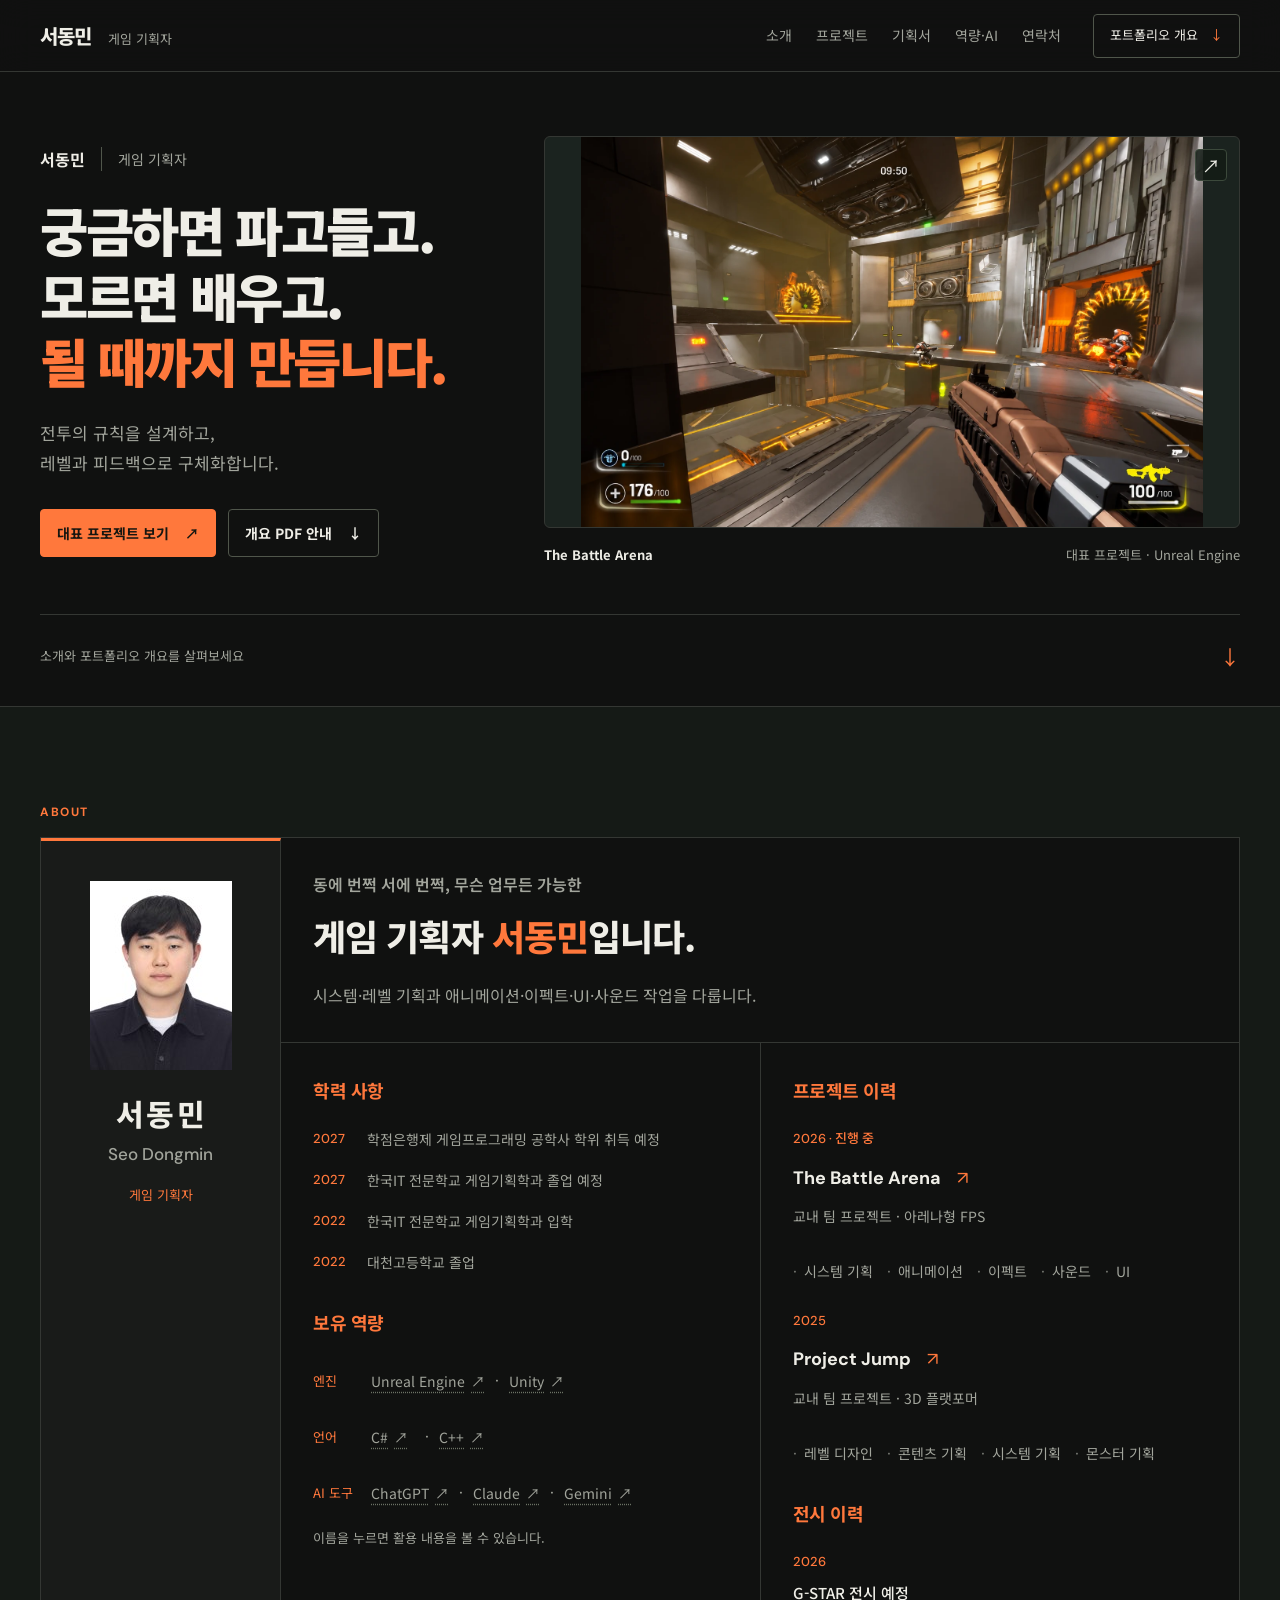
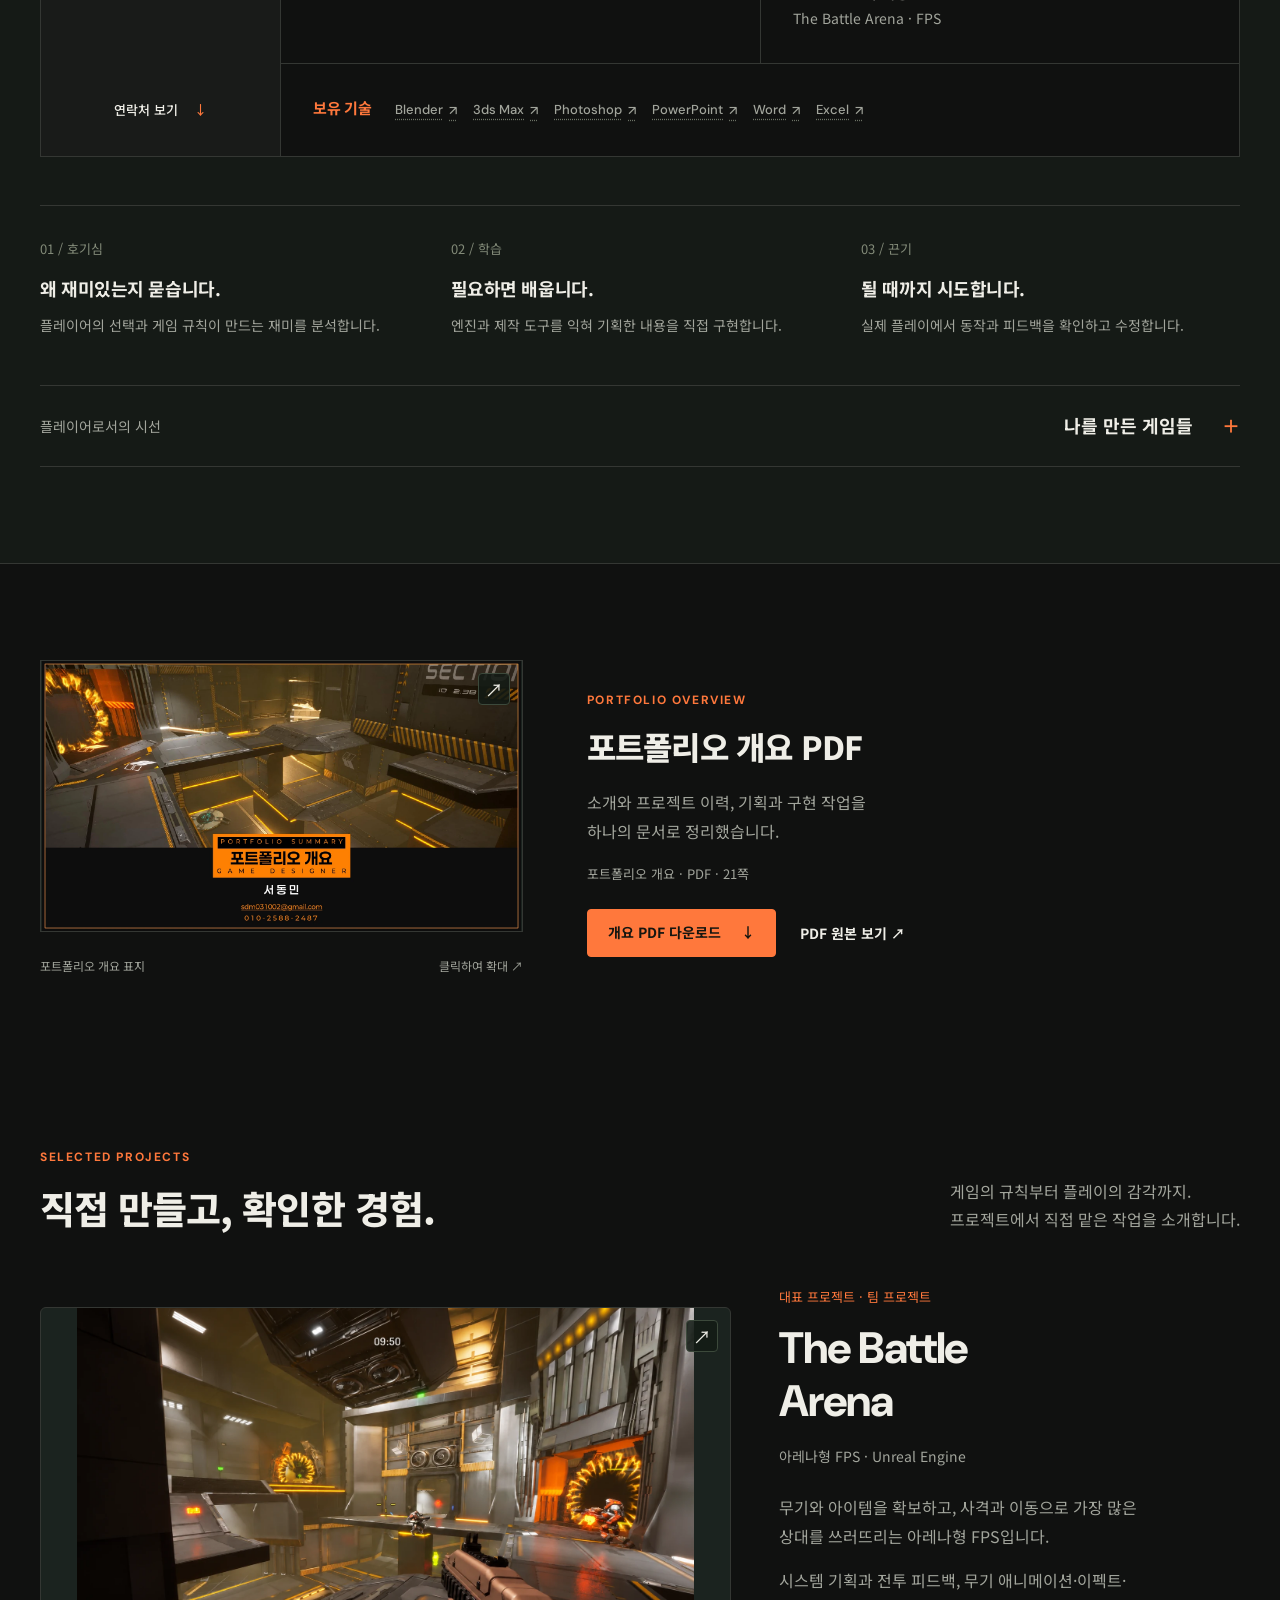
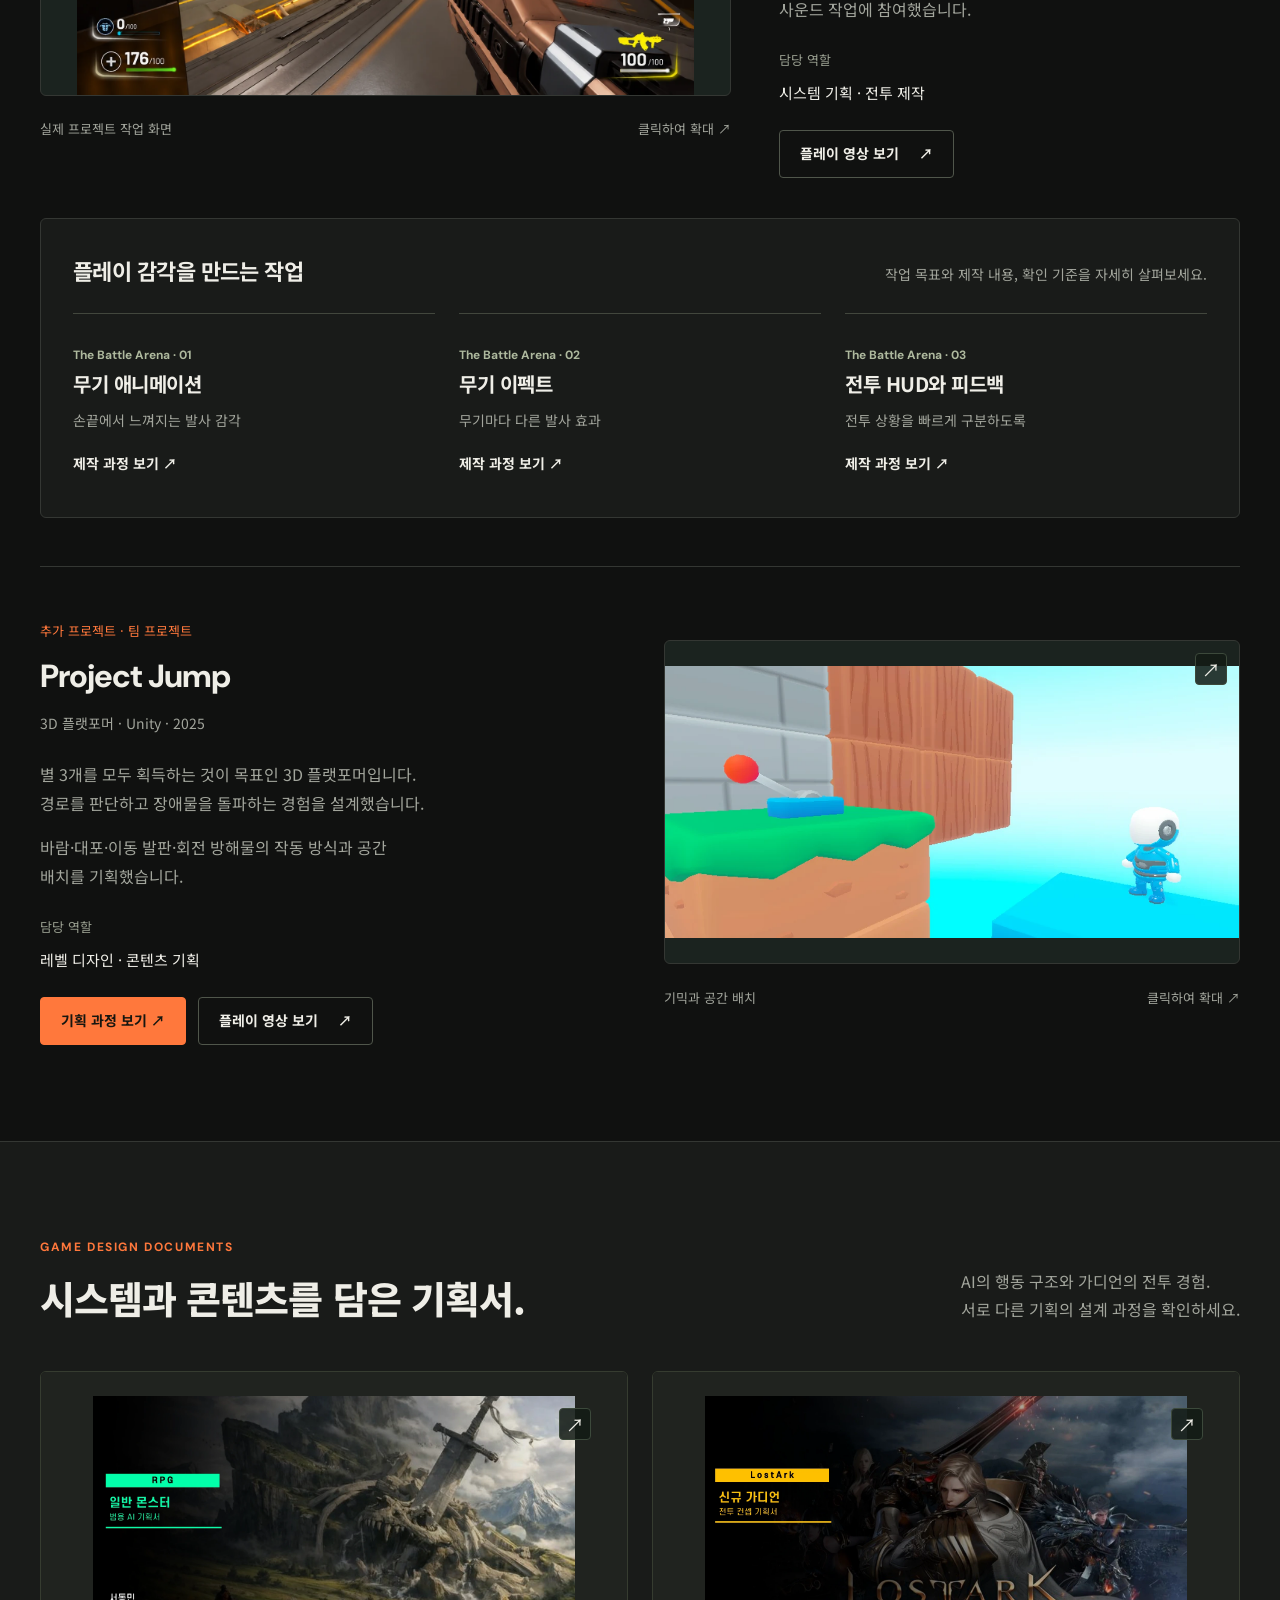
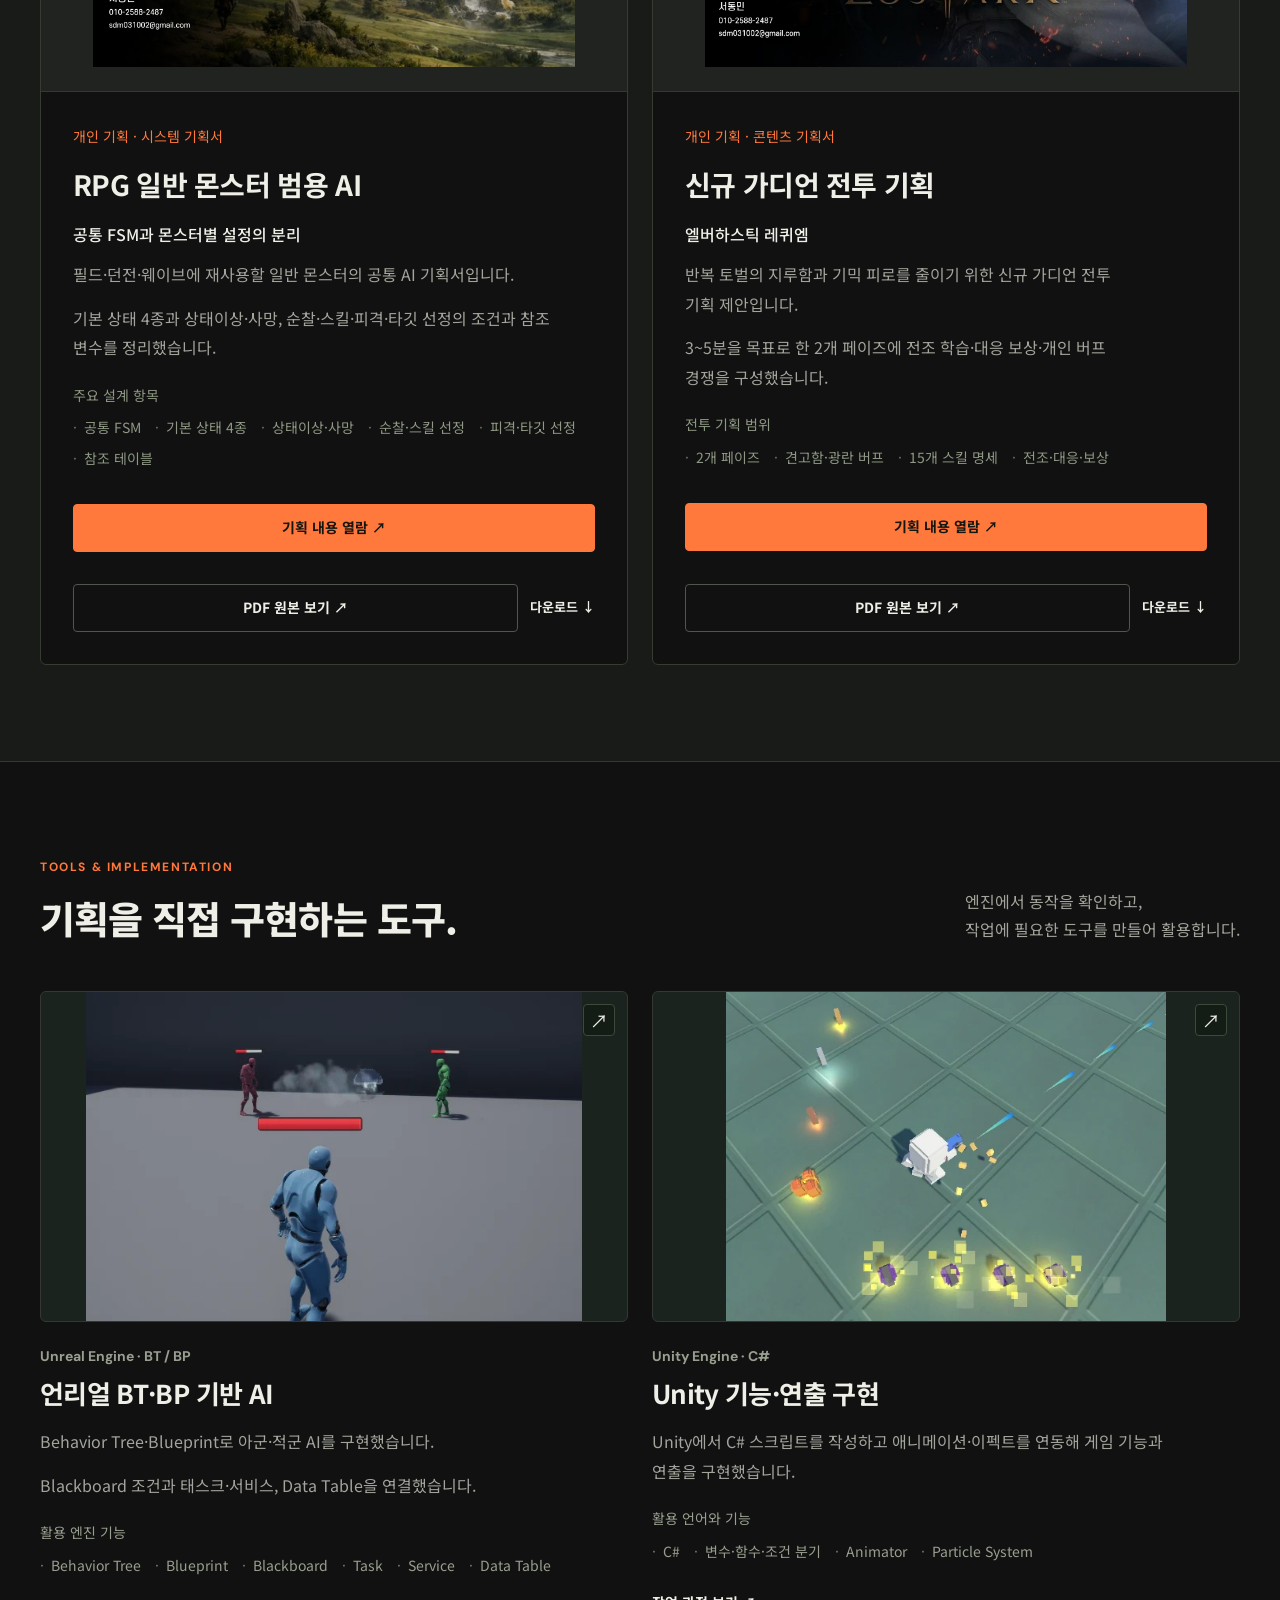
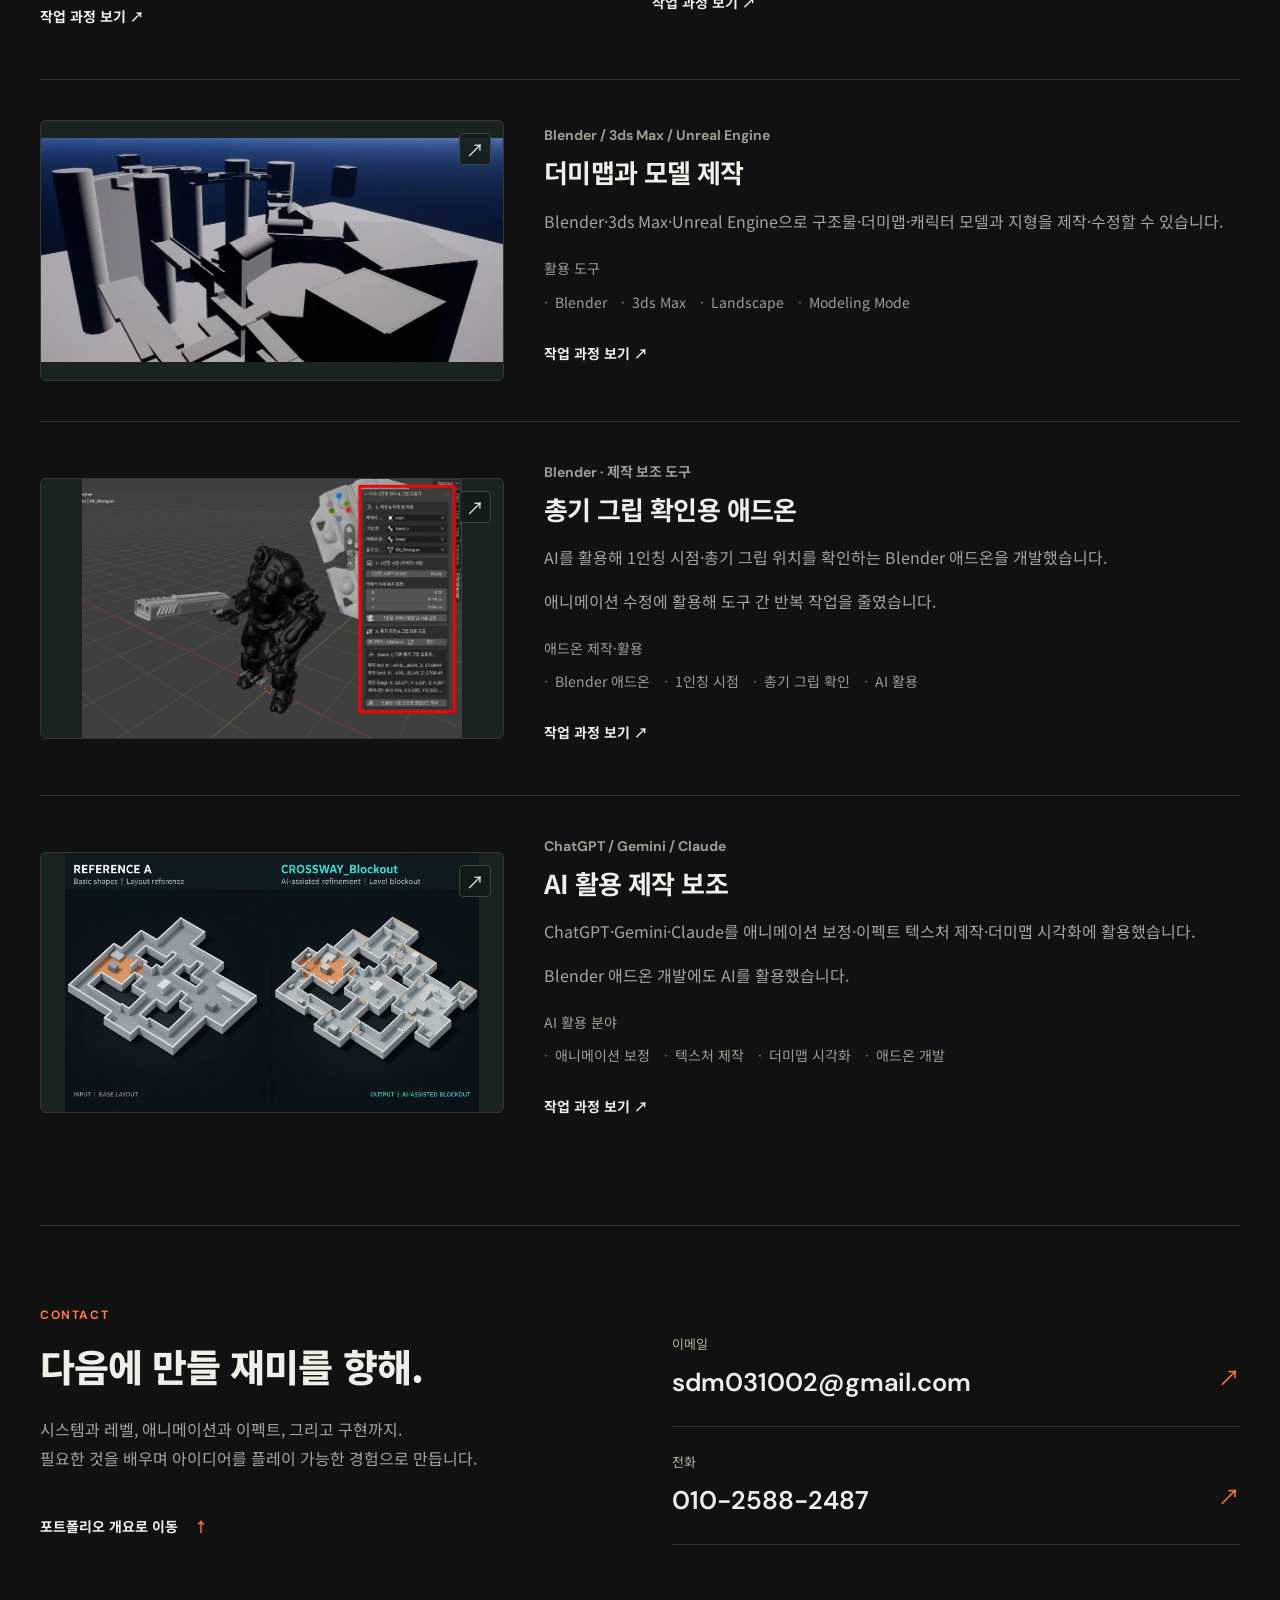
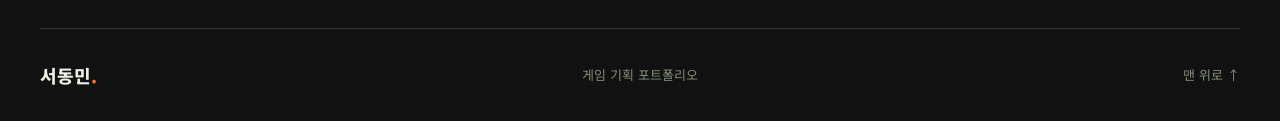
==== commit f2743e95: "Align portfolio content and evidence with latest source PDFs" ====
--- a/index.html
+++ b/index.html
@@ -10,10 +10,10 @@
   <link rel="preconnect" href="https://fonts.googleapis.com">
   <link rel="preconnect" href="https://fonts.gstatic.com" crossorigin>
   <link href="https://fonts.googleapis.com/css2?family=DM+Sans:wght@500;600;700;800&amp;family=Noto+Sans+KR:wght@400;500;600;700;800;900&amp;display=swap" rel="stylesheet">
-  <link rel="stylesheet" href="styles.css?v=20261022-caption-expand">
-  <script src="content.js?v=20261022-caption-expand" defer></script>
-  <script src="assets.js" defer></script>
-  <script src="portfolio.js?v=20261022-caption-expand" defer></script>
+  <link rel="stylesheet" href="styles.css?v=20261022-source-review-2">
+  <script src="content.js?v=20261022-source-review-2" defer></script>
+  <script src="assets.js?v=20261022-source-review-2" defer></script>
+  <script src="portfolio.js?v=20261022-source-review-2" defer></script>
 </head>
 <body>
   <a class="skip-link" href="#main-content">본문으로 건너뛰기</a>
@@ -50,7 +50,7 @@
           </div>
         </div>
         <div class="principles" id="principles"></div>
-        <details class="play-history"><summary><span>플레이어로서의 시선</span><span>나를 만든 게임들 <b aria-hidden="true">＋</b></span></summary><div class="play-history-body"><p class="history-intro">FPS와 액션 RPG에서 생존과 전략까지. 플레이한 게임과 작업에 연결한 분석 관점을 정리했습니다.</p><div class="gamegrid" id="gamegrid"></div></div></details>
+        <details class="play-history"><summary><span>플레이어로서의 시선</span><span>나를 만든 게임들 <b aria-hidden="true">＋</b></span></summary><div class="play-history-body"><p class="history-intro">FPS와 액션 RPG에서 생존과 전략까지. 플레이한 게임과 기획에 참고할 관점을 정리했습니다.</p><div class="gamegrid" id="gamegrid"></div></div></details>
       </div>
     </section>
 
@@ -65,12 +65,12 @@
         <article class="featured-project" id="battle-arena" aria-labelledby="battle-title">
           <div class="featured-layout">
             <figure class="project-figure"><div class="media-frame" id="featured-media"></div><figcaption>실제 프로젝트 작업 화면 <button type="button" class="caption-expand" data-media-caption aria-haspopup="dialog" aria-controls="image-modal">클릭하여 확대 ↗</button></figcaption></figure>
-            <div class="project-copy"><span class="tag">대표 프로젝트 · 팀 프로젝트</span><h3 id="battle-title">The Battle<br class="desktop-break"> Arena</h3><p class="project-type">아레나형 FPS · Unreal Engine</p><p>시스템 기획과 전투 피드백, 무기 애니메이션·이펙트·사운드 작업에 참여했습니다.</p><dl class="role-list"><div><dt>담당 역할</dt><dd>시스템 기획 · 전투 제작</dd></div></dl></div>
+            <div class="project-copy"><span class="tag">대표 프로젝트 · 팀 프로젝트</span><h3 id="battle-title">The Battle<br class="desktop-break"> Arena</h3><p class="project-type">아레나형 FPS · Unreal Engine</p><div class="prose"><p>무기와 아이템을 확보하고, 사격과 이동으로 가장 많은 상대를 쓰러뜨리는 아레나형 FPS입니다.</p><p>시스템 기획과 전투 피드백, 무기 애니메이션·이펙트·사운드 작업에 참여했습니다.</p></div><dl class="role-list"><div><dt>담당 역할</dt><dd>시스템 기획 · 전투 제작</dd></div></dl><div class="actions" id="battle-actions"></div></div>
           </div>
-          <div class="contribution-block" id="battle-contributions"><div class="subsection-heading"><h4>플레이 감각을 만드는 작업</h4><p>문제와 해결 과정, 배운 점을 자세히 확인할 수 있습니다.</p></div><div class="task-grid" id="battle-tasks"></div></div>
+          <div class="contribution-block" id="battle-contributions"><div class="subsection-heading"><h4>플레이 감각을 만드는 작업</h4><p>작업 목표와 제작 내용, 확인 기준을 자세히 살펴보세요.</p></div><div class="task-grid" id="battle-tasks"></div></div>
         </article>
         <article class="secondary-project" id="project-jump" aria-labelledby="jump-title">
-          <div class="project-copy"><span class="tag">추가 프로젝트 · 팀 프로젝트</span><h3 id="jump-title">Project Jump</h3><p class="project-type">3D 플랫포머 · Unity · 2025</p><p>바람·대포·이동 발판·회전 방해물의 작동 방식과 공간의 관계를 이해하는 퍼즐·탐험 경험을 설계했습니다.</p><dl class="role-list"><div><dt>담당 역할</dt><dd>레벨 디자인 · 콘텐츠 기획</dd></div></dl><div class="actions" id="jump-actions"></div></div>
+          <div class="project-copy"><span class="tag">추가 프로젝트 · 팀 프로젝트</span><h3 id="jump-title">Project Jump</h3><p class="project-type">3D 플랫포머 · Unity · 2025</p><div class="prose"><p>별 3개를 모두 획득하는 것이 목표인 3D 플랫포머입니다. 경로를 판단하고 장애물을 돌파하는 경험을 설계했습니다.</p><p>바람·대포·이동 발판·회전 방해물의 작동 방식과 공간 배치를 기획했습니다.</p></div><dl class="role-list"><div><dt>담당 역할</dt><dd>레벨 디자인 · 콘텐츠 기획</dd></div></dl><div class="actions" id="jump-actions"></div></div>
           <figure class="project-figure"><div class="media-frame" id="jump-media"></div><figcaption>기믹과 공간 배치 <button type="button" class="caption-expand" data-media-caption aria-haspopup="dialog" aria-controls="image-modal">클릭하여 확대 ↗</button></figcaption></figure>
         </article>
       </div>
--- a/styles.css
+++ b/styles.css
@@ -215,19 +215,16 @@
 .play-history-body { padding: 16px 0 32px; }
 .history-intro { font-size: 16px; color: var(--muted); margin-bottom: 24px; max-width: 70ch; }
 .gamegrid { display: grid; grid-template-columns: repeat(3, minmax(0, 1fr)); gap: 16px; }
-.game { min-width: 0; border: 1px solid #363c30; border-radius: 4px; background: var(--bg); }
-.game > summary { position: relative; min-height: 170px; padding: 24px; cursor: pointer; list-style: none; }
-.game > summary::-webkit-details-marker { display: none; }
-.game summary small { display: block; font-size: 13px; color: #a9b99a; }
-.game summary strong { display: block; font-size: 22px; line-height: 1.4; margin: 12px 0; }
-.game summary span { font-size: 14px; color: var(--muted); line-height: 1.6; display: block; }
-.game[open] { grid-column: 1 / -1; }
-.game[open] > summary { min-height: 0; border-bottom: 1px solid var(--line); }
-.inside { padding: 24px; }
-.draft-label { color: #a9b99a; font-size: 13px; margin-bottom: 24px; }
-.game-story { display: grid; grid-template-columns: repeat(3, minmax(0, 1fr)); gap: 32px; list-style: none; padding: 0; margin: 0; }
-.game-story b { font-size: 15px; }
-.game-story p { font-size: 16px; color: var(--muted); line-height: 1.8; margin-top: 16px; word-break: keep-all; }
+.game { min-width: 0; min-height: 200px; padding: 24px; border: 1px solid var(--line); border-radius: 4px; background: var(--bg); color: var(--ink); text-align: left; transition: border-color .15s; }
+.game:hover, .game:focus-visible { border-color: var(--accent); }
+.game > small { display: block; font-size: 13px; color: var(--muted); }
+.game > strong { display: block; font-size: 22px; line-height: 1.4; margin: 12px 0; }
+.game-headline { display: block; font-size: 14px; color: var(--muted); line-height: 1.6; }
+.game-action { display: flex; align-items: center; gap: 8px; margin-top: 16px; color: var(--muted); font-size: 13px; line-height: 1.6; }
+.game-story { display: grid; gap: 24px; list-style: none; padding: 0; margin: 32px 0 0; }
+.game-story > li + li { padding-top: 24px; border-top: 1px solid var(--line); }
+.game-story h3 { color: var(--accent); font-size: 16px; line-height: 1.6; }
+.game-story p { font-size: 16px; color: var(--muted); line-height: 1.8; margin-top: 8px; word-break: keep-all; }
 
 .overview-section { display: grid; grid-template-columns: minmax(0, .85fr) minmax(0, 1.15fr); gap: 64px; align-items: center; }
 .overview-figure { min-width: 0; }
@@ -263,7 +260,7 @@
 .modal-close span, .image-close span { font-size: 21px; line-height: 1; }
 .modal-close:hover, .image-close:hover { border-color: var(--accent); }
 .modal-body { padding: 32px; overflow-y: auto; overscroll-behavior: contain; }
-#modal[data-mode="capability"] { width: min(720px, calc(100% - 48px)); }
+#modal[data-mode="capability"], #modal[data-mode="game"] { width: min(720px, calc(100% - 48px)); }
 .capability-overview .eyebrow { margin-bottom: 12px; font-size: 13px; letter-spacing: 0; }
 .capability-overview > p:last-child { max-width: 55ch; font-size: 18px; line-height: 1.8; word-break: keep-all; }
 .capability-section { margin-top: 32px; }
@@ -301,7 +298,18 @@
 .detail-content > .prose + .prose { margin-top: 26px; }
 .detail-section .prose > p + p { margin-top: 14px; }
 .detail-group + .detail-group { margin-top: 28px; }
-.detail-group h4 { font-size: 19px; font-weight: 700; line-height: 1.5; margin: 0 0 12px; }
+.detail-group, .evidence-gallery { scroll-margin-top: 20px; }
+.detail-index { margin-bottom: 32px; border: 1px solid var(--line); border-radius: 4px; }
+.detail-index summary { display: flex; align-items: center; justify-content: space-between; gap: 16px; min-height: 48px; padding: 12px 16px; cursor: pointer; font-size: 15px; color: var(--ink); }
+.detail-index summary > span { flex-shrink: 0; font-size: 13px; color: var(--muted); }
+.detail-index summary > span::after { content: ' ＋'; color: var(--ink); }
+.detail-index[open] summary > span::after { content: ' −'; }
+.detail-index nav { display: grid; grid-template-columns: repeat(2, minmax(0, 1fr)); gap: 0 24px; border-top: 1px solid var(--line); padding: 8px 16px; }
+.detail-index nav a { display: flex; align-items: center; justify-content: space-between; gap: 12px; min-height: 44px; padding-block: 8px; color: var(--muted); font-size: 14px; line-height: 1.6; word-break: keep-all; overflow-wrap: anywhere; }
+.detail-index nav a:hover { color: var(--accent); }
+.detail-index nav a > span { flex-shrink: 0; }
+.evidence-jump { margin-top: 16px; }
+.detail-group h4 { color: var(--accent); font-size: 19px; font-weight: 700; line-height: 1.5; margin: 0 0 12px; }
 .detail-group-body { max-width: 680px; }
 .detail-group-body > .prose + .prose { margin-top: 20px; }
 .detail-section .detail-group-list { margin: 0; padding-left: 20px; list-style: disc; }
@@ -444,7 +452,6 @@
   .principles { gap: 24px; }
   .principle b, .principle h3 { font-size: 17px; }
   .gamegrid { grid-template-columns: repeat(2, minmax(0, 1fr)); }
-  .game-story { grid-template-columns: 1fr; gap: 24px; }
   .contact-layout { grid-template-columns: 1fr; gap: 32px; }
   .contact-links { width: 100%; }
   .contact-link strong { font-size: 26px; }
@@ -525,8 +532,7 @@
   .play-history > summary { gap: 8px; }
   .play-history > summary > span { width: 100%; }
   .gamegrid { grid-template-columns: 1fr; }
-  .game > summary { min-height: 155px; padding: 20px; }
-  .inside { padding: 20px; }
+  .game { min-height: 180px; padding: 20px; }
   .overview-section { grid-template-columns: 1fr; gap: 24px; }
   .overview-copy { order: -1; }
   .overview-copy h2 { font-size: 28px; }
@@ -540,7 +546,7 @@
   footer.wrap { font-size: 12px; gap: 16px; }
   footer p { display: none; }
   dialog { width: calc(100% - 16px); max-height: calc(100dvh - 16px); border-radius: 6px; }
-  #modal[data-mode="capability"] { width: calc(100% - 16px); }
+  #modal[data-mode="capability"], #modal[data-mode="game"] { width: calc(100% - 16px); }
   .modal-shell { max-height: calc(100dvh - 18px); }
   .modal-bar { gap: 16px; padding: 12px 16px; }
   .modal-bar h2 { font-size: 17px; }
@@ -555,6 +561,7 @@
   .detail-section h3 { font-size: 24px; margin-bottom: 20px; }
   .detail-section h4 { font-size: 18px; margin-bottom: 12px; }
   .detail-section .detail-group h4 { font-size: 18px; line-height: 1.5; margin-bottom: 12px; }
+  .detail-index nav { grid-template-columns: 1fr; }
   .evidence-gallery { grid-template-columns: 1fr; gap: 24px; }
   #image-modal { width: calc(100% - 16px); }
   .lightbox-content { padding: 16px; max-height: calc(100dvh - 114px); }
